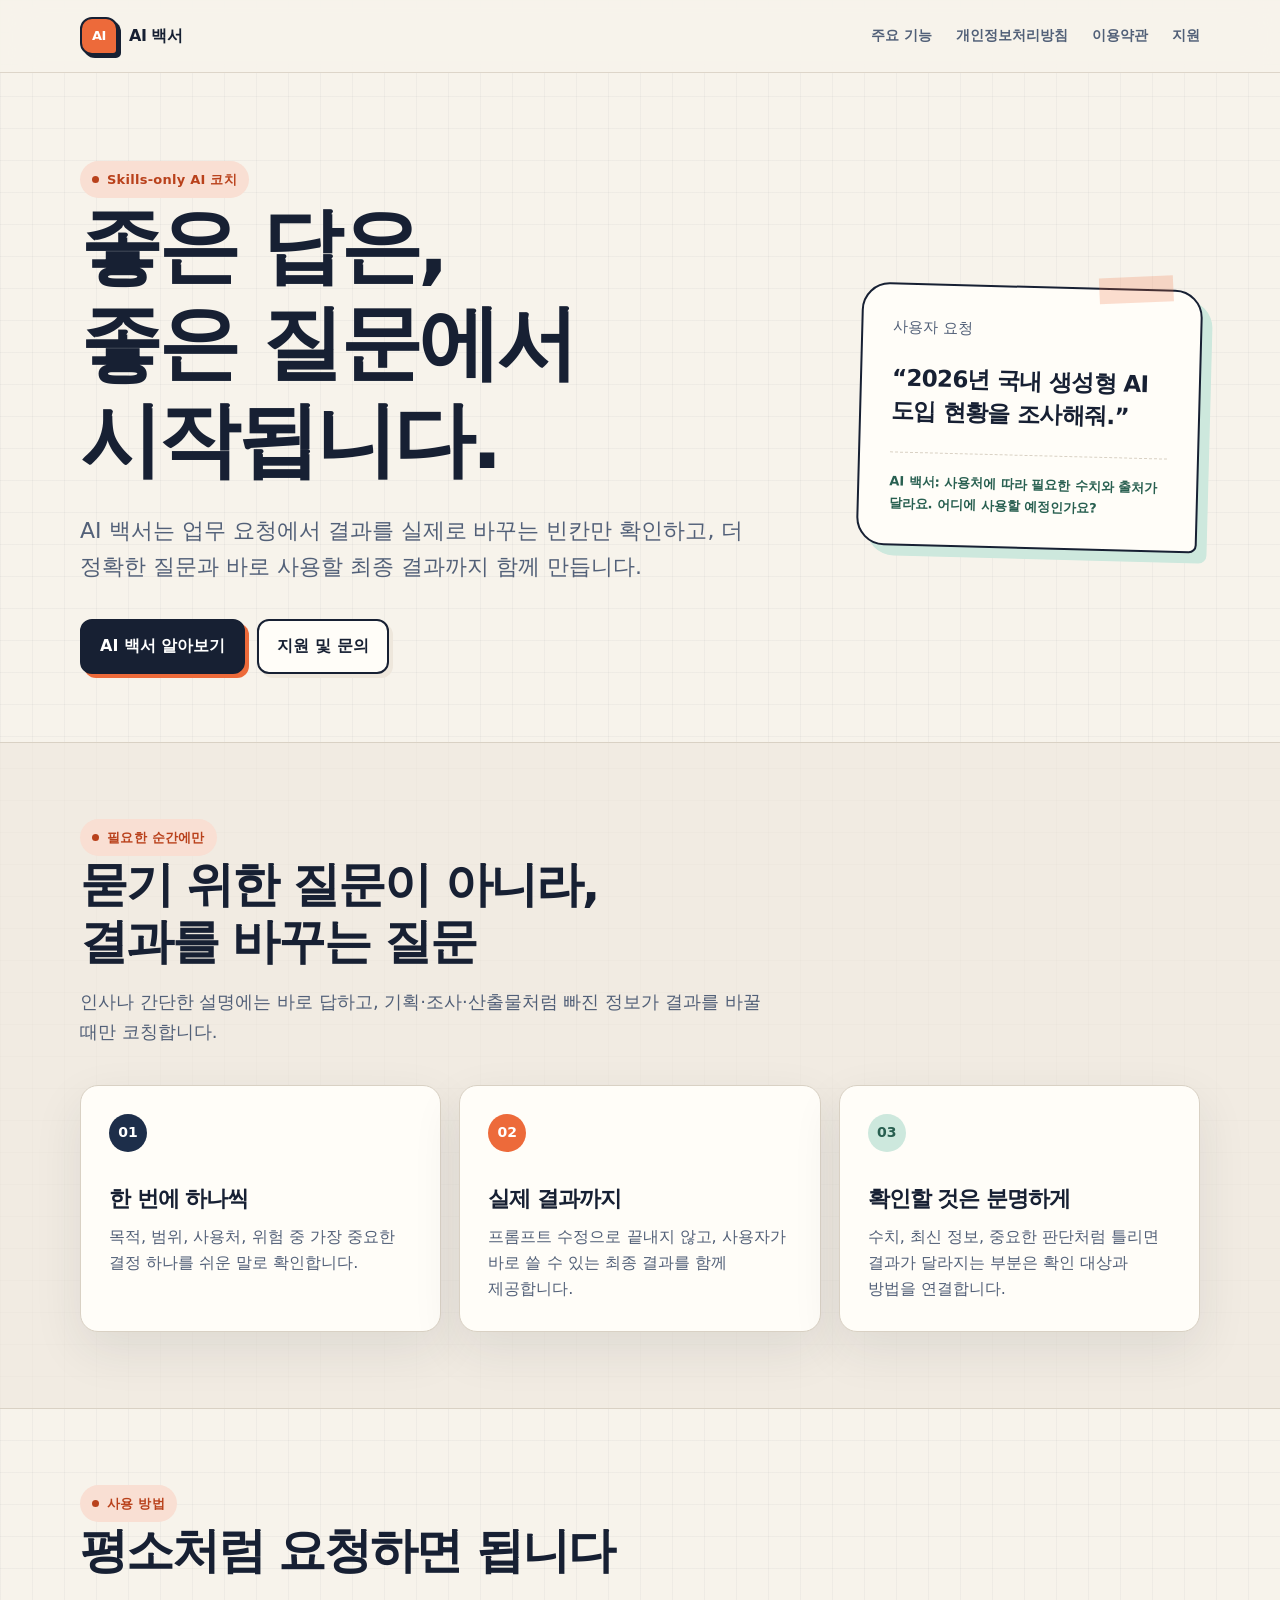
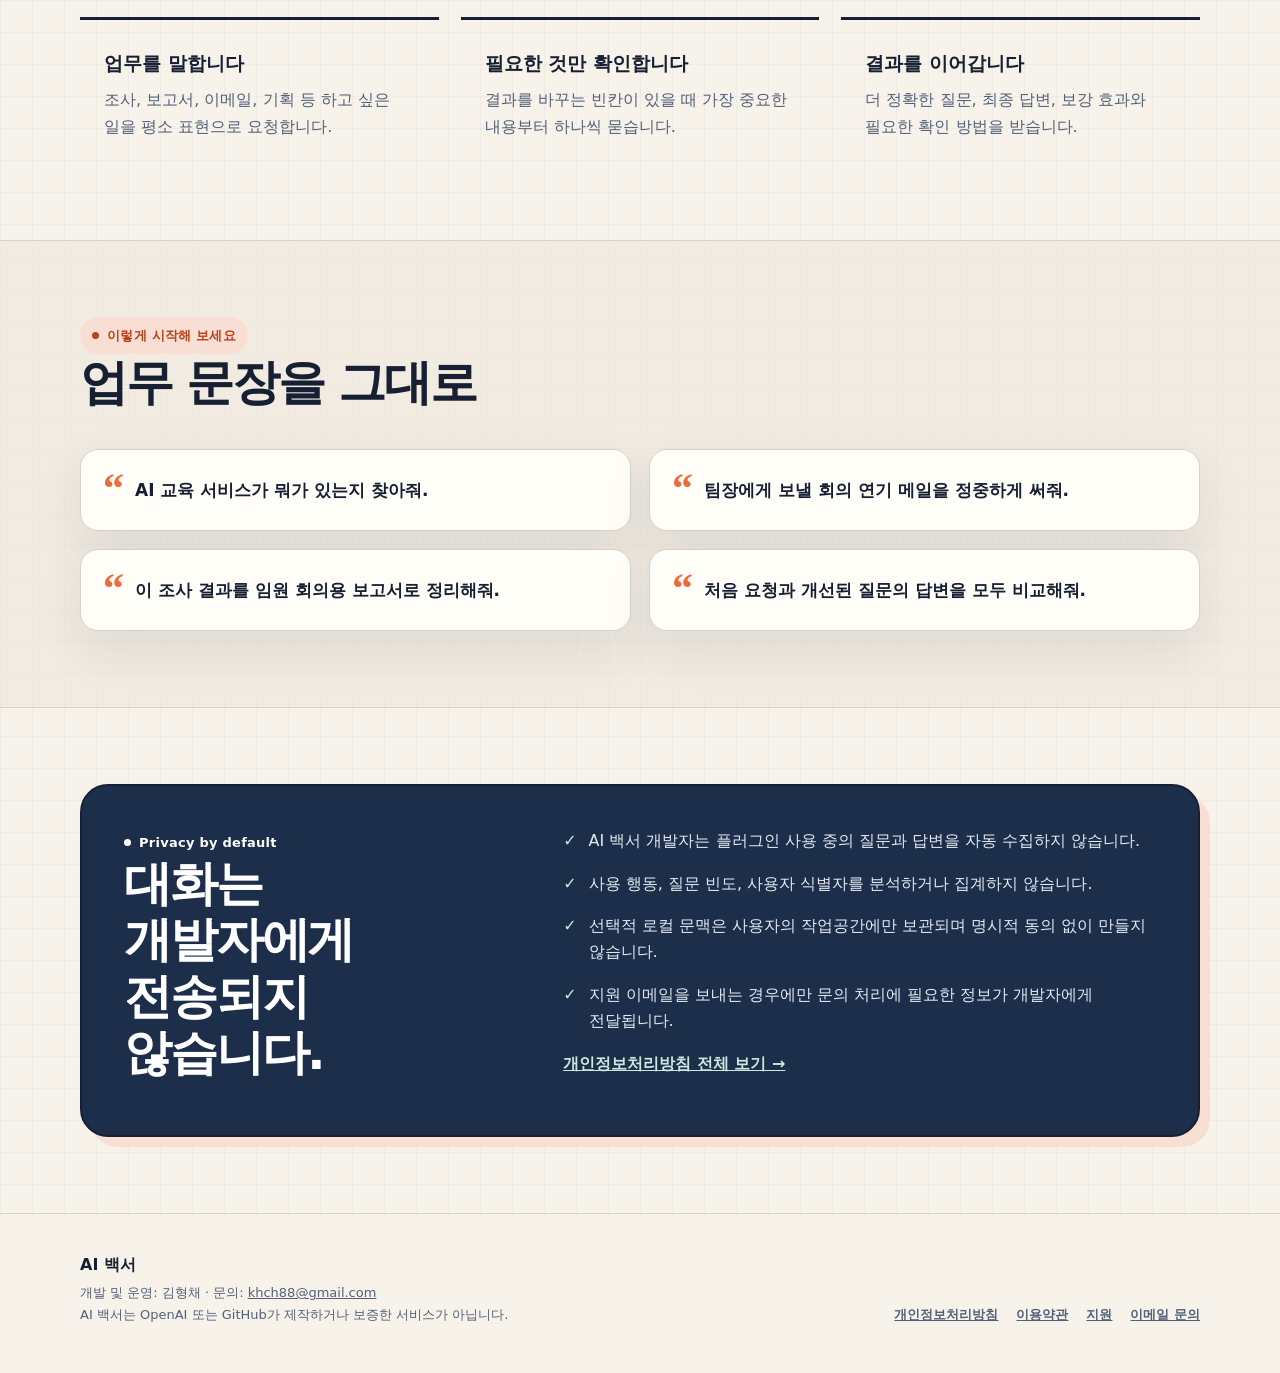
==== index.html @ 5c2a37a9 "Publish AI Baekseo website and policies" ====
<!doctype html>
<html lang="ko">
<head>
  <meta charset="utf-8">
  <meta name="viewport" content="width=device-width, initial-scale=1">
  <meta name="description" content="AI 백서는 필요한 업무 요청에서 빠진 정보를 확인하고, 더 정확한 질문과 실제 최종 결과, 확인 방법까지 함께 만드는 AI 코치입니다.">
  <meta name="theme-color" content="#f7f3eb">
  <meta property="og:type" content="website">
  <meta property="og:locale" content="ko_KR">
  <meta property="og:title" content="AI 백서 — 질문을 다듬고, 결과까지">
  <meta property="og:description" content="결과를 바꾸는 빈칸만 확인하고 더 정확한 질문과 실제 최종 결과를 함께 만듭니다.">
  <meta property="og:image" content="https://kimkimkkkkkim.github.io/ai-baekseo-site/assets/ai-baekseo-logo.png">
  <link rel="canonical" href="https://kimkimkkkkkim.github.io/ai-baekseo-site/">
  <link rel="icon" type="image/png" href="./assets/ai-baekseo-icon.png">
  <link rel="stylesheet" href="./assets/site.css">
  <title>AI 백서 — 질문을 다듬고, 결과까지</title>
</head>
<body>
  <a class="skip-link" href="#main">본문으로 바로가기</a>
  <header class="site-header">
    <nav class="nav-shell" aria-label="주요 메뉴">
      <a class="brand" href="./" aria-current="page">
        <span class="brand-mark" aria-hidden="true">AI</span>
        <span>AI 백서</span>
      </a>
      <ul class="nav-links">
        <li><a href="#features">주요 기능</a></li>
        <li><a href="./privacy/">개인정보처리방침</a></li>
        <li><a href="./terms/">이용약관</a></li>
        <li><a href="./support/">지원</a></li>
      </ul>
    </nav>
  </header>

  <main id="main">
    <section class="hero">
      <div class="shell hero-grid">
        <div>
          <span class="eyebrow">Skills-only AI 코치</span>
          <h1>좋은 답은,<br>좋은 질문에서<br>시작됩니다.</h1>
          <p class="hero-copy">AI 백서는 업무 요청에서 결과를 실제로 바꾸는 빈칸만 확인하고, 더 정확한 질문과 바로 사용할 최종 결과까지 함께 만듭니다.</p>
          <div class="hero-actions">
            <a class="button button-primary" href="#features">AI 백서 알아보기</a>
            <a class="button button-secondary" href="./support/">지원 및 문의</a>
          </div>
        </div>
        <aside class="hero-note" aria-label="AI 백서 사용 예시">
          <p class="question">사용자 요청</p>
          <p class="answer">“2026년 국내 생성형 AI 도입 현황을 조사해줘.”</p>
          <p class="annotation">AI 백서: 사용처에 따라 필요한 수치와 출처가 달라요. 어디에 사용할 예정인가요?</p>
        </aside>
      </div>
    </section>

    <section class="section section-muted" id="features">
      <div class="shell">
        <div class="section-heading">
          <span class="eyebrow">필요한 순간에만</span>
          <h2>묻기 위한 질문이 아니라,<br>결과를 바꾸는 질문</h2>
          <p>인사나 간단한 설명에는 바로 답하고, 기획·조사·산출물처럼 빠진 정보가 결과를 바꿀 때만 코칭합니다.</p>
        </div>
        <div class="feature-grid">
          <article class="feature-card">
            <span class="card-number">01</span>
            <h3>한 번에 하나씩</h3>
            <p>목적, 범위, 사용처, 위험 중 가장 중요한 결정 하나를 쉬운 말로 확인합니다.</p>
          </article>
          <article class="feature-card">
            <span class="card-number">02</span>
            <h3>실제 결과까지</h3>
            <p>프롬프트 수정으로 끝내지 않고, 사용자가 바로 쓸 수 있는 최종 결과를 함께 제공합니다.</p>
          </article>
          <article class="feature-card">
            <span class="card-number">03</span>
            <h3>확인할 것은 분명하게</h3>
            <p>수치, 최신 정보, 중요한 판단처럼 틀리면 결과가 달라지는 부분은 확인 대상과 방법을 연결합니다.</p>
          </article>
        </div>
      </div>
    </section>

    <section class="section">
      <div class="shell">
        <div class="section-heading">
          <span class="eyebrow">사용 방법</span>
          <h2>평소처럼 요청하면 됩니다</h2>
        </div>
        <ol class="step-list">
          <li><strong>업무를 말합니다</strong><span>조사, 보고서, 이메일, 기획 등 하고 싶은 일을 평소 표현으로 요청합니다.</span></li>
          <li><strong>필요한 것만 확인합니다</strong><span>결과를 바꾸는 빈칸이 있을 때 가장 중요한 내용부터 하나씩 묻습니다.</span></li>
          <li><strong>결과를 이어갑니다</strong><span>더 정확한 질문, 최종 답변, 보강 효과와 필요한 확인 방법을 받습니다.</span></li>
        </ol>
      </div>
    </section>

    <section class="section section-muted">
      <div class="shell">
        <div class="section-heading">
          <span class="eyebrow">이렇게 시작해 보세요</span>
          <h2>업무 문장을 그대로</h2>
        </div>
        <div class="prompt-grid">
          <blockquote class="prompt-card">AI 교육 서비스가 뭐가 있는지 찾아줘.</blockquote>
          <blockquote class="prompt-card">팀장에게 보낼 회의 연기 메일을 정중하게 써줘.</blockquote>
          <blockquote class="prompt-card">이 조사 결과를 임원 회의용 보고서로 정리해줘.</blockquote>
          <blockquote class="prompt-card">처음 요청과 개선된 질문의 답변을 모두 비교해줘.</blockquote>
        </div>
      </div>
    </section>

    <section class="section">
      <div class="shell privacy-panel">
        <div>
          <span class="status-chip">Privacy by default</span>
          <h2>대화는<br>개발자에게<br>전송되지 않습니다.</h2>
        </div>
        <div>
          <ul class="privacy-list">
            <li>AI 백서 개발자는 플러그인 사용 중의 질문과 답변을 자동 수집하지 않습니다.</li>
            <li>사용 행동, 질문 빈도, 사용자 식별자를 분석하거나 집계하지 않습니다.</li>
            <li>선택적 로컬 문맥은 사용자의 작업공간에만 보관되며 명시적 동의 없이 만들지 않습니다.</li>
            <li>지원 이메일을 보내는 경우에만 문의 처리에 필요한 정보가 개발자에게 전달됩니다.</li>
          </ul>
          <p><a href="./privacy/">개인정보처리방침 전체 보기 →</a></p>
        </div>
      </div>
    </section>
  </main>

  <footer class="site-footer">
    <div class="shell footer-grid">
      <div>
        <p class="footer-title">AI 백서</p>
        <p class="footer-meta">개발 및 운영: 김형채 · 문의: <a href="mailto:khch88@gmail.com">khch88@gmail.com</a></p>
        <p class="footer-meta">AI 백서는 OpenAI 또는 GitHub가 제작하거나 보증한 서비스가 아닙니다.</p>
      </div>
      <ul class="footer-links">
        <li><a href="./privacy/">개인정보처리방침</a></li>
        <li><a href="./terms/">이용약관</a></li>
        <li><a href="./support/">지원</a></li>
        <li><a href="mailto:khch88@gmail.com">이메일 문의</a></li>
      </ul>
    </div>
  </footer>
</body>
</html>
---- assets/site.css ----
:root {
  --ink: #172033;
  --ink-soft: #526078;
  --paper: #f7f3eb;
  --paper-deep: #eee7dc;
  --card: #fffdf8;
  --line: #d9d1c4;
  --accent: #ed6a3a;
  --accent-dark: #b9411b;
  --accent-soft: #f9dfd3;
  --mint: #cde8dd;
  --mint-dark: #285f50;
  --navy: #1d2e4a;
  --white: #ffffff;
  --shadow: 0 18px 50px rgba(31, 39, 54, 0.09);
  --radius-lg: 28px;
  --radius-md: 18px;
  --radius-sm: 12px;
  --content: 1120px;
}

* {
  box-sizing: border-box;
}

html {
  scroll-behavior: smooth;
}

body {
  margin: 0;
  color: var(--ink);
  background:
    linear-gradient(rgba(23, 32, 51, 0.035) 1px, transparent 1px),
    linear-gradient(90deg, rgba(23, 32, 51, 0.035) 1px, transparent 1px),
    var(--paper);
  background-size: 32px 32px;
  font-family: Pretendard, "Noto Sans KR", "Apple SD Gothic Neo", Inter, system-ui, -apple-system, BlinkMacSystemFont, "Segoe UI", sans-serif;
  line-height: 1.65;
  word-break: keep-all;
}

a {
  color: inherit;
}

a:focus-visible,
button:focus-visible {
  outline: 3px solid var(--accent);
  outline-offset: 3px;
}

.skip-link {
  position: fixed;
  z-index: 100;
  top: 12px;
  left: 12px;
  padding: 10px 14px;
  border-radius: 8px;
  color: var(--white);
  background: var(--navy);
  transform: translateY(-160%);
  transition: transform 160ms ease;
}

.skip-link:focus {
  transform: translateY(0);
}

.site-header {
  position: sticky;
  z-index: 20;
  top: 0;
  border-bottom: 1px solid rgba(217, 209, 196, 0.85);
  background: rgba(247, 243, 235, 0.92);
  backdrop-filter: blur(16px);
}

.nav-shell,
.shell {
  width: min(calc(100% - 40px), var(--content));
  margin: 0 auto;
}

.nav-shell {
  min-height: 72px;
  display: flex;
  align-items: center;
  justify-content: space-between;
  gap: 28px;
}

.brand {
  display: inline-flex;
  align-items: center;
  gap: 11px;
  color: var(--ink);
  font-weight: 800;
  letter-spacing: -0.03em;
  text-decoration: none;
}

.brand-mark {
  width: 38px;
  height: 38px;
  display: grid;
  place-items: center;
  border: 2px solid var(--ink);
  border-radius: 12px 12px 5px 12px;
  color: var(--white);
  background: var(--accent);
  box-shadow: 3px 3px 0 var(--ink);
  font-size: 13px;
  letter-spacing: -0.04em;
}

.nav-links {
  display: flex;
  align-items: center;
  gap: 24px;
  margin: 0;
  padding: 0;
  list-style: none;
  color: var(--ink-soft);
  font-size: 14px;
  font-weight: 700;
}

.nav-links a {
  text-decoration: none;
}

.nav-links a:hover,
.nav-links a[aria-current="page"] {
  color: var(--accent-dark);
}

.hero {
  padding: 88px 0 68px;
}

.hero-grid {
  display: grid;
  grid-template-columns: minmax(0, 1.35fr) minmax(290px, 0.65fr);
  align-items: center;
  gap: 72px;
}

.eyebrow,
.status-chip {
  display: inline-flex;
  align-items: center;
  gap: 8px;
  width: fit-content;
  border-radius: 999px;
  font-size: 13px;
  font-weight: 800;
  letter-spacing: 0.02em;
}

.eyebrow {
  padding: 8px 12px;
  color: var(--accent-dark);
  background: var(--accent-soft);
}

.eyebrow::before,
.status-chip::before {
  width: 7px;
  height: 7px;
  border-radius: 50%;
  background: currentColor;
  content: "";
}

h1,
h2,
h3 {
  margin-top: 0;
  line-height: 1.18;
  letter-spacing: -0.045em;
}

h1 {
  max-width: 780px;
  margin-bottom: 24px;
  font-size: clamp(46px, 7.2vw, 82px);
}

h2 {
  margin-bottom: 18px;
  font-size: clamp(30px, 4.5vw, 48px);
}

h3 {
  margin-bottom: 12px;
  font-size: 22px;
}

.hero-copy {
  max-width: 720px;
  margin: 0 0 34px;
  color: var(--ink-soft);
  font-size: clamp(18px, 2.2vw, 22px);
}

.hero-actions,
.support-actions {
  display: flex;
  flex-wrap: wrap;
  gap: 12px;
}

.button {
  min-height: 48px;
  display: inline-flex;
  align-items: center;
  justify-content: center;
  padding: 12px 18px;
  border: 2px solid var(--ink);
  border-radius: 12px;
  font-weight: 800;
  text-decoration: none;
  transition: transform 150ms ease, box-shadow 150ms ease, background 150ms ease;
}

.button:hover {
  transform: translateY(-2px);
}

.button-primary {
  color: var(--white);
  background: var(--ink);
  box-shadow: 4px 4px 0 var(--accent);
}

.button-secondary {
  background: var(--card);
  box-shadow: 4px 4px 0 var(--paper-deep);
}

.hero-note {
  position: relative;
  padding: 30px;
  border: 2px solid var(--ink);
  border-radius: var(--radius-lg) var(--radius-lg) 8px var(--radius-lg);
  background: var(--card);
  box-shadow: 10px 10px 0 var(--mint);
  transform: rotate(1.5deg);
}

.hero-note::before {
  position: absolute;
  top: -14px;
  right: 28px;
  width: 74px;
  height: 26px;
  background: rgba(237, 106, 58, 0.22);
  content: "";
  transform: rotate(-4deg);
}

.hero-note .question {
  margin: 0 0 22px;
  color: var(--ink-soft);
  font-size: 15px;
}

.hero-note .answer {
  margin: 0;
  font-size: 23px;
  font-weight: 800;
  line-height: 1.45;
  letter-spacing: -0.03em;
}

.hero-note .annotation {
  margin: 24px 0 0;
  padding-top: 18px;
  border-top: 1px dashed var(--line);
  color: var(--mint-dark);
  font-size: 13px;
  font-weight: 800;
}

.section {
  padding: 76px 0;
}

.section-muted {
  border-top: 1px solid var(--line);
  border-bottom: 1px solid var(--line);
  background: rgba(238, 231, 220, 0.6);
}

.section-heading {
  max-width: 720px;
  margin-bottom: 38px;
}

.section-heading p,
.lead {
  margin: 0;
  color: var(--ink-soft);
  font-size: 18px;
}

.feature-grid {
  display: grid;
  grid-template-columns: repeat(3, minmax(0, 1fr));
  gap: 18px;
}

.feature-card,
.info-card,
.prompt-card {
  border: 1px solid var(--line);
  border-radius: var(--radius-md);
  background: var(--card);
  box-shadow: var(--shadow);
}

.feature-card {
  padding: 28px;
}

.card-number {
  width: 38px;
  height: 38px;
  display: grid;
  place-items: center;
  margin-bottom: 34px;
  border-radius: 50%;
  color: var(--white);
  background: var(--navy);
  font-size: 14px;
  font-weight: 900;
}

.feature-card:nth-child(2) .card-number {
  background: var(--accent);
}

.feature-card:nth-child(3) .card-number {
  color: var(--mint-dark);
  background: var(--mint);
}

.feature-card p,
.info-card p {
  margin: 0;
  color: var(--ink-soft);
}

.step-list {
  display: grid;
  grid-template-columns: repeat(3, minmax(0, 1fr));
  gap: 22px;
  margin: 0;
  padding: 0;
  list-style: none;
}

.step-list li {
  position: relative;
  padding: 28px 24px 24px;
  border-top: 3px solid var(--ink);
}

.step-list strong {
  display: block;
  margin-bottom: 8px;
  font-size: 19px;
}

.step-list span {
  color: var(--ink-soft);
}

.prompt-grid {
  display: grid;
  grid-template-columns: repeat(2, minmax(0, 1fr));
  gap: 18px;
}

.prompt-card {
  position: relative;
  margin: 0;
  padding: 26px 28px 26px 54px;
  font-size: 17px;
  font-weight: 700;
}

.prompt-card::before {
  position: absolute;
  top: 17px;
  left: 22px;
  color: var(--accent);
  content: "“";
  font-family: Georgia, serif;
  font-size: 42px;
  line-height: 1;
}

.privacy-panel {
  display: grid;
  grid-template-columns: 0.8fr 1.2fr;
  gap: 44px;
  padding: 42px;
  border: 2px solid var(--ink);
  border-radius: var(--radius-lg);
  background: var(--navy);
  color: var(--white);
  box-shadow: 10px 10px 0 var(--accent-soft);
}

.privacy-panel h2 {
  margin: 0;
}

.privacy-list {
  display: grid;
  gap: 16px;
  margin: 0;
  padding: 0;
  list-style: none;
}

.privacy-list li {
  display: flex;
  gap: 12px;
  color: #e3e9f2;
}

.privacy-list li::before {
  color: var(--mint);
  content: "✓";
  font-weight: 900;
}

.privacy-panel a {
  color: var(--mint);
  font-weight: 800;
}

.site-footer {
  padding: 38px 0 48px;
  border-top: 1px solid var(--line);
  background: var(--paper);
}

.footer-grid {
  display: grid;
  grid-template-columns: 1fr auto;
  gap: 28px;
  align-items: end;
}

.footer-title {
  margin: 0 0 4px;
  font-weight: 900;
}

.footer-meta {
  margin: 0;
  color: var(--ink-soft);
  font-size: 13px;
}

.footer-links {
  display: flex;
  flex-wrap: wrap;
  justify-content: flex-end;
  gap: 10px 18px;
  margin: 0;
  padding: 0;
  list-style: none;
  color: var(--ink-soft);
  font-size: 13px;
  font-weight: 700;
}

.legal-hero {
  padding: 72px 0 44px;
}

.legal-hero h1 {
  max-width: none;
  margin: 16px 0 20px;
  font-size: clamp(42px, 7vw, 68px);
}

.legal-meta {
  display: flex;
  flex-wrap: wrap;
  gap: 8px 20px;
  color: var(--ink-soft);
  font-size: 14px;
}

.legal-layout {
  display: grid;
  grid-template-columns: minmax(190px, 0.28fr) minmax(0, 0.72fr);
  align-items: start;
  gap: 48px;
  padding-bottom: 88px;
}

.toc {
  position: sticky;
  top: 100px;
  padding: 22px;
  border: 1px solid var(--line);
  border-radius: var(--radius-sm);
  background: rgba(255, 253, 248, 0.9);
}

.toc strong {
  display: block;
  margin-bottom: 12px;
  font-size: 14px;
}

.toc ol {
  display: grid;
  gap: 8px;
  margin: 0;
  padding-left: 20px;
  color: var(--ink-soft);
  font-size: 13px;
}

.toc a {
  text-decoration: none;
}

.legal-content {
  padding: 4px 0;
}

.legal-section {
  padding: 32px 0;
  border-bottom: 1px solid var(--line);
  scroll-margin-top: 96px;
}

.legal-section:first-child {
  padding-top: 0;
}

.legal-section h2 {
  margin-bottom: 16px;
  font-size: 28px;
}

.legal-section h3 {
  margin-top: 24px;
  font-size: 18px;
  letter-spacing: -0.025em;
}

.legal-section p:last-child,
.legal-section ul:last-child {
  margin-bottom: 0;
}

.legal-section p,
.legal-section li {
  color: var(--ink-soft);
}

.legal-section li + li {
  margin-top: 8px;
}

.summary-grid {
  display: grid;
  grid-template-columns: repeat(3, minmax(0, 1fr));
  gap: 12px;
  margin: 6px 0 14px;
}

.summary-card {
  padding: 20px;
  border: 1px solid var(--line);
  border-radius: var(--radius-sm);
  background: var(--card);
}

.summary-card strong {
  display: block;
  margin-bottom: 4px;
  color: var(--ink);
}

.summary-card span {
  color: var(--ink-soft);
  font-size: 14px;
}

.notice {
  padding: 20px 22px;
  border-left: 4px solid var(--accent);
  border-radius: 0 var(--radius-sm) var(--radius-sm) 0;
  background: var(--accent-soft);
}

.notice p {
  margin: 0;
  color: var(--ink);
}

.data-table {
  width: 100%;
  margin: 18px 0;
  border-collapse: collapse;
  border: 1px solid var(--line);
  border-radius: var(--radius-sm);
  background: var(--card);
  overflow: hidden;
}

.data-table th,
.data-table td {
  padding: 14px 16px;
  border-bottom: 1px solid var(--line);
  text-align: left;
  vertical-align: top;
}

.data-table th {
  width: 24%;
  color: var(--ink);
  background: var(--paper-deep);
  font-size: 14px;
}

.data-table td {
  color: var(--ink-soft);
  font-size: 14px;
}

.support-hero-card {
  display: grid;
  grid-template-columns: 1fr auto;
  align-items: center;
  gap: 32px;
  padding: 36px;
  border: 2px solid var(--ink);
  border-radius: var(--radius-lg);
  background: var(--card);
  box-shadow: 9px 9px 0 var(--mint);
}

.support-hero-card h2 {
  margin-bottom: 10px;
  font-size: 30px;
}

.support-hero-card p {
  margin: 0;
  color: var(--ink-soft);
}

.support-grid {
  display: grid;
  grid-template-columns: repeat(2, minmax(0, 1fr));
  gap: 18px;
  margin-top: 34px;
}

.support-main {
  padding-bottom: 88px;
}

.info-card {
  padding: 28px;
}

.clean-list {
  margin: 0;
  padding-left: 20px;
  color: var(--ink-soft);
}

.clean-list li + li {
  margin-top: 8px;
}

@media (max-width: 860px) {
  .hero-grid,
  .privacy-panel,
  .legal-layout {
    grid-template-columns: 1fr;
  }

  .feature-grid,
  .step-list,
  .summary-grid {
    grid-template-columns: 1fr;
  }

  .hero-grid {
    gap: 52px;
  }

  .hero-note {
    max-width: 520px;
  }

  .toc {
    position: static;
  }

  .footer-grid {
    grid-template-columns: 1fr;
  }

  .footer-links {
    justify-content: flex-start;
  }
}

@media (max-width: 680px) {
  .nav-shell,
  .shell {
    width: min(calc(100% - 28px), var(--content));
  }

  .nav-shell {
    min-height: auto;
    align-items: flex-start;
    flex-direction: column;
    gap: 13px;
    padding: 14px 0;
  }

  .nav-links {
    width: 100%;
    gap: 16px;
    overflow-x: auto;
    padding-bottom: 2px;
    white-space: nowrap;
  }

  .hero,
  .legal-hero {
    padding-top: 56px;
  }

  .hero {
    padding-bottom: 54px;
  }

  h1 {
    font-size: clamp(42px, 14vw, 58px);
  }

  .section {
    padding: 58px 0;
  }

  .prompt-grid,
  .support-grid {
    grid-template-columns: 1fr;
  }

  .privacy-panel,
  .support-hero-card {
    padding: 28px 22px;
  }

  .support-hero-card {
    grid-template-columns: 1fr;
  }

  .data-table,
  .data-table tbody,
  .data-table tr,
  .data-table th,
  .data-table td {
    display: block;
    width: 100%;
  }

  .data-table tr:not(:last-child) {
    border-bottom: 1px solid var(--line);
  }

  .data-table th,
  .data-table td {
    border-bottom: 0;
  }
}

@media (prefers-reduced-motion: reduce) {
  html {
    scroll-behavior: auto;
  }

  *,
  *::before,
  *::after {
    transition-duration: 0.01ms !important;
  }
}
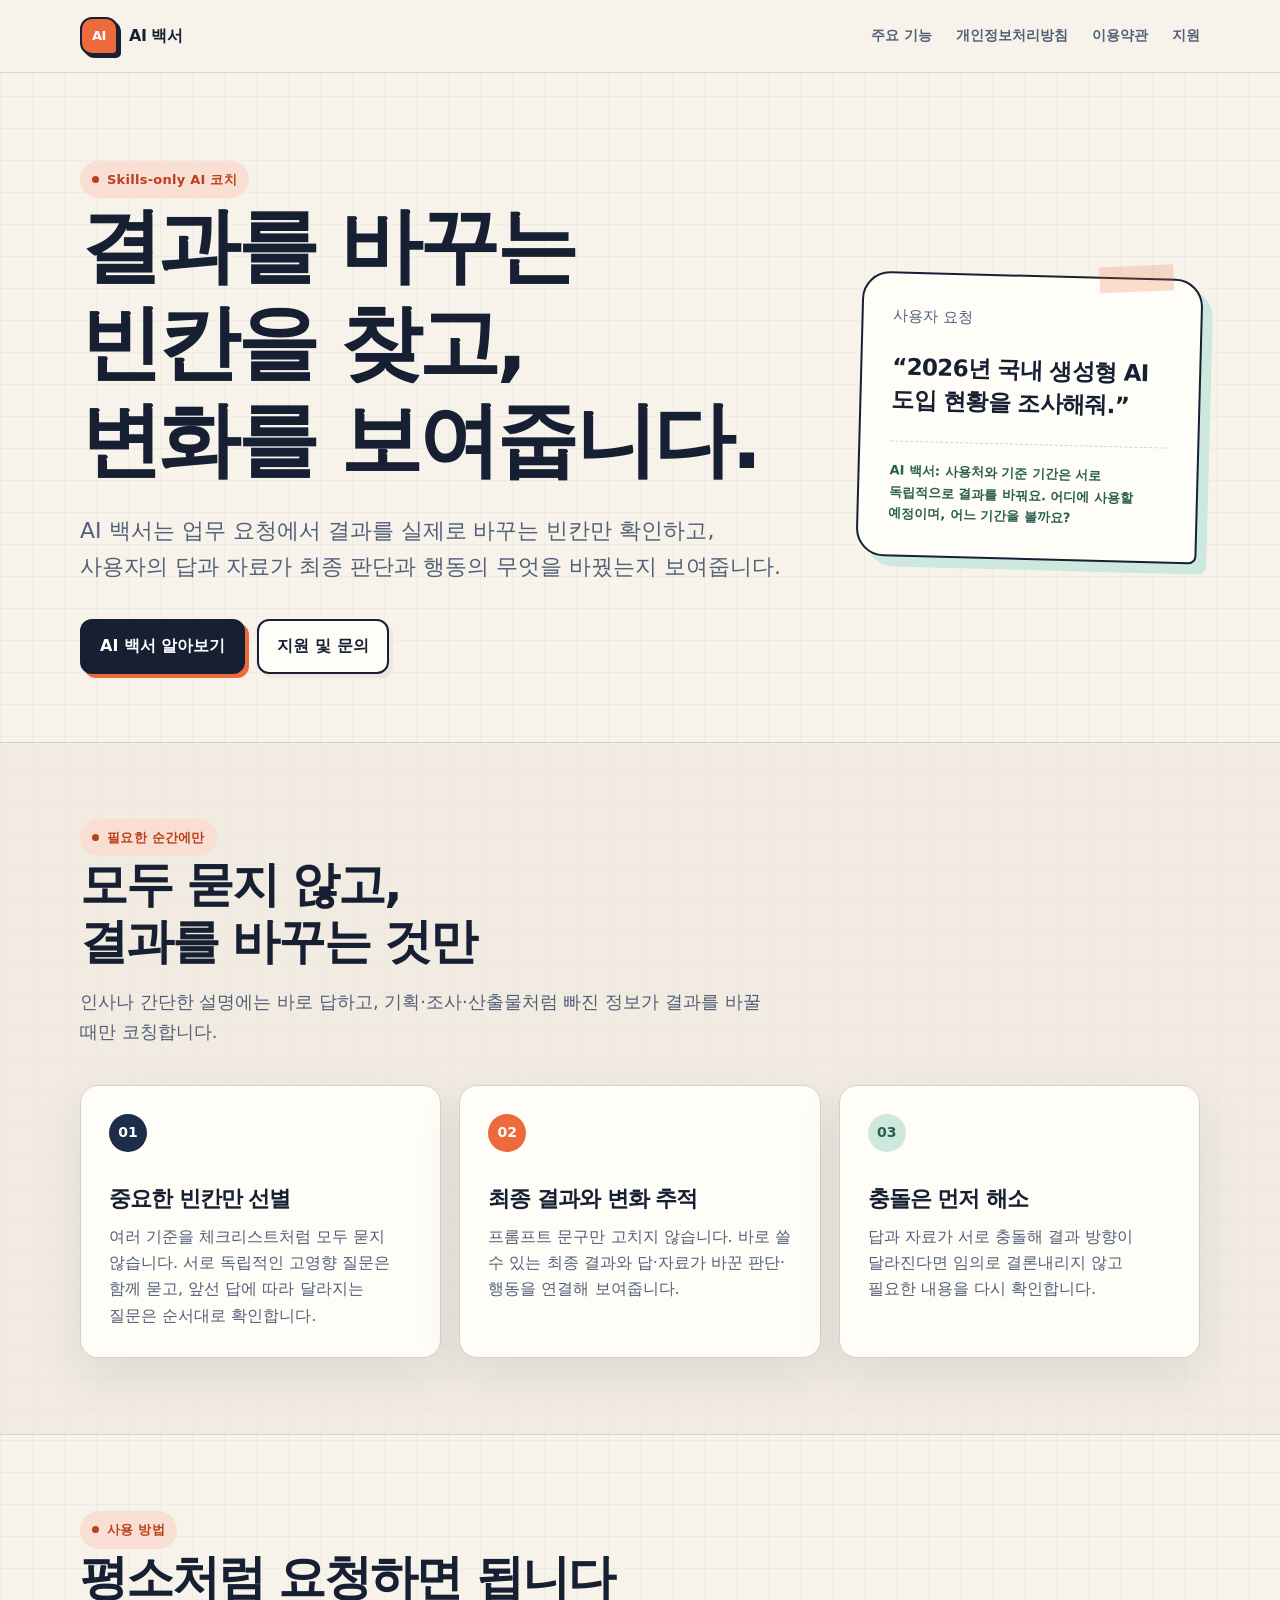
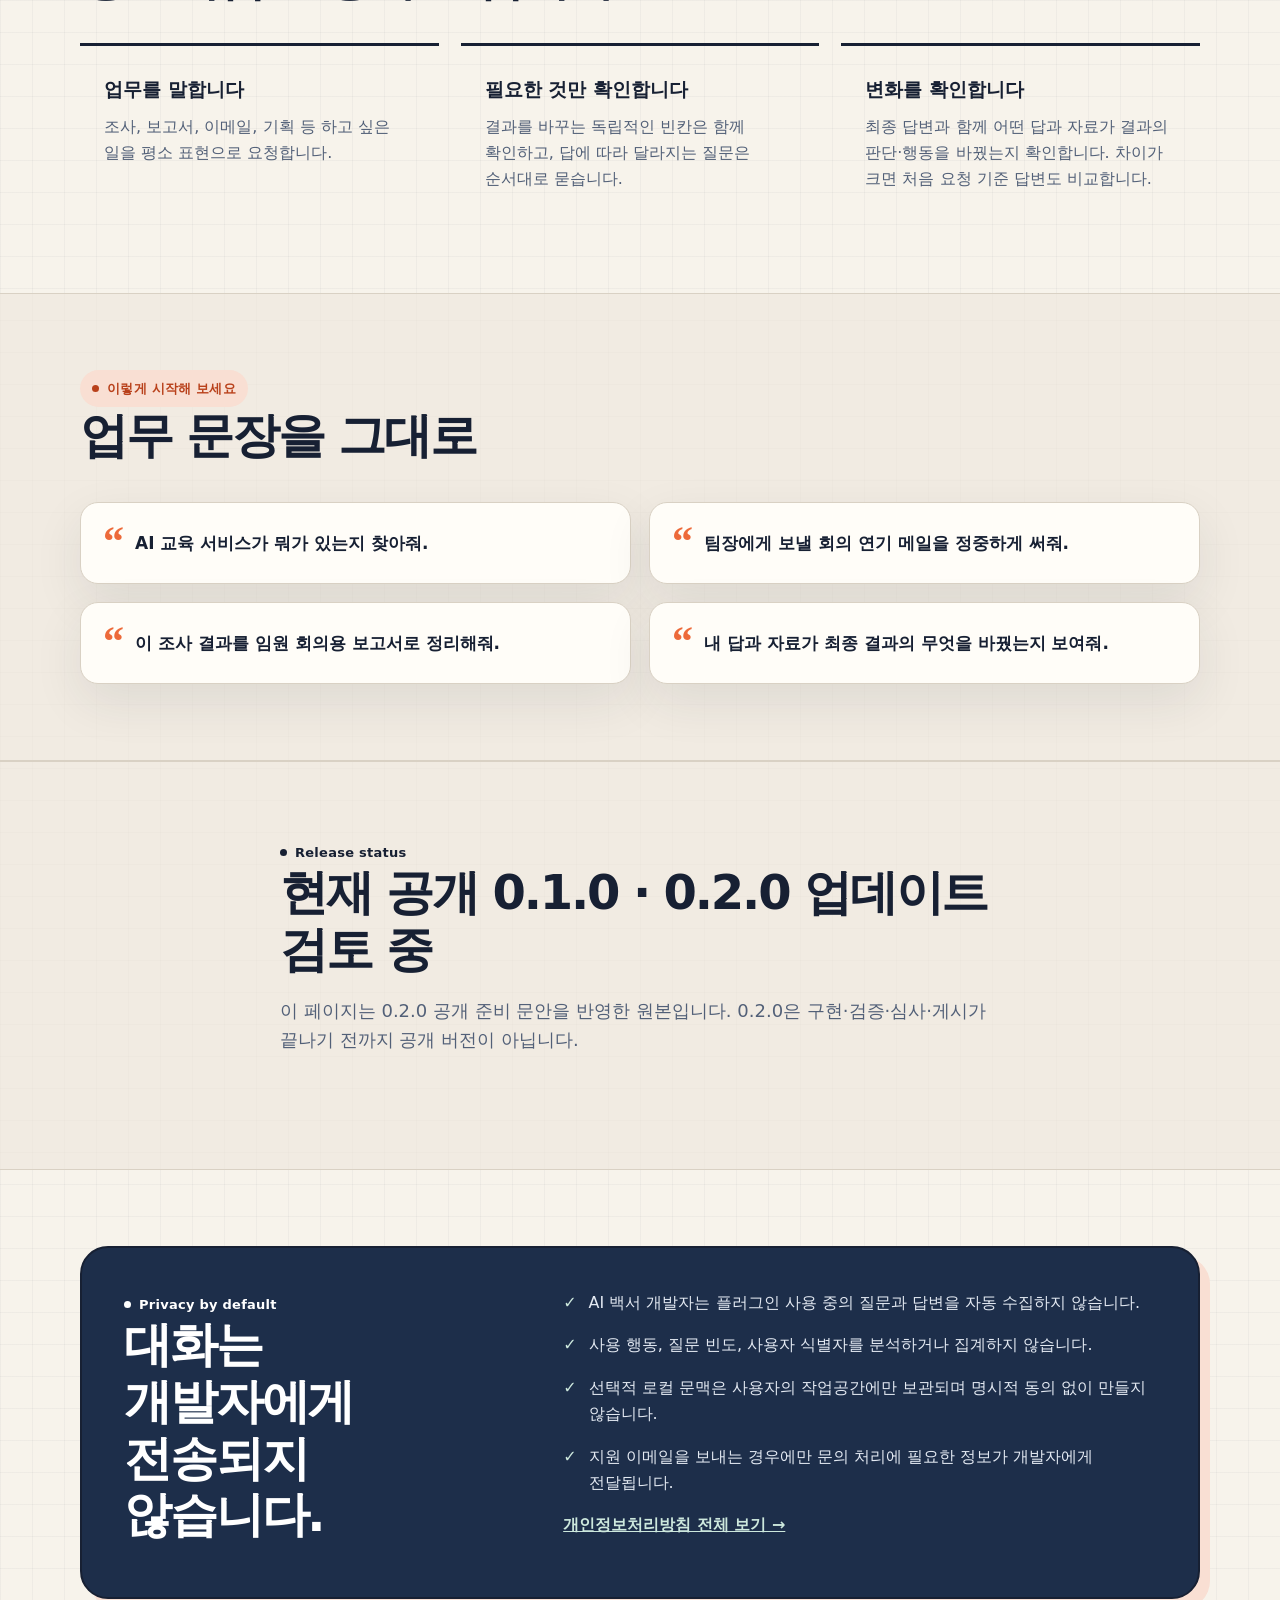
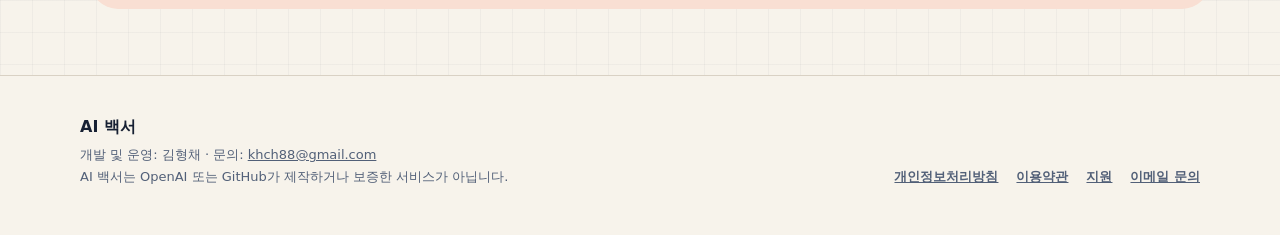
==== commit b7d5e9da: "docs: publish AI baekseo 0.2 review copy" ====
--- a/index.html
+++ b/index.html
@@ -3,17 +3,17 @@
 <head>
   <meta charset="utf-8">
   <meta name="viewport" content="width=device-width, initial-scale=1">
-  <meta name="description" content="AI 백서는 필요한 업무 요청에서 빠진 정보를 확인하고, 더 정확한 질문과 실제 최종 결과, 확인 방법까지 함께 만드는 AI 코치입니다.">
+  <meta name="description" content="AI 백서는 업무 요청에서 결과를 바꾸는 빈칸을 확인하고, 답과 자료가 최종 판단과 행동을 어떻게 바꿨는지 보여주는 AI 코치입니다.">
   <meta name="theme-color" content="#f7f3eb">
   <meta property="og:type" content="website">
   <meta property="og:locale" content="ko_KR">
-  <meta property="og:title" content="AI 백서 — 질문을 다듬고, 결과까지">
-  <meta property="og:description" content="결과를 바꾸는 빈칸만 확인하고 더 정확한 질문과 실제 최종 결과를 함께 만듭니다.">
+  <meta property="og:title" content="AI 백서 — 결과를 바꾸는 빈칸과 변화 추적">
+  <meta property="og:description" content="결과를 바꾸는 빈칸만 확인하고 답과 자료가 최종 판단과 행동에 준 영향을 보여줍니다.">
   <meta property="og:image" content="https://kimkimkkkkkim.github.io/ai-baekseo-site/assets/ai-baekseo-logo.png">
   <link rel="canonical" href="https://kimkimkkkkkim.github.io/ai-baekseo-site/">
   <link rel="icon" type="image/png" href="./assets/ai-baekseo-icon.png">
   <link rel="stylesheet" href="./assets/site.css">
-  <title>AI 백서 — 질문을 다듬고, 결과까지</title>
+  <title>AI 백서 — 결과를 바꾸는 빈칸과 변화 추적</title>
 </head>
 <body>
   <a class="skip-link" href="#main">본문으로 바로가기</a>
@@ -37,8 +37,8 @@
       <div class="shell hero-grid">
         <div>
           <span class="eyebrow">Skills-only AI 코치</span>
-          <h1>좋은 답은,<br>좋은 질문에서<br>시작됩니다.</h1>
-          <p class="hero-copy">AI 백서는 업무 요청에서 결과를 실제로 바꾸는 빈칸만 확인하고, 더 정확한 질문과 바로 사용할 최종 결과까지 함께 만듭니다.</p>
+          <h1>결과를 바꾸는<br>빈칸을 찾고,<br>변화를 보여줍니다.</h1>
+          <p class="hero-copy">AI 백서는 업무 요청에서 결과를 실제로 바꾸는 빈칸만 확인하고, 사용자의 답과 자료가 최종 판단과 행동의 무엇을 바꿨는지 보여줍니다.</p>
           <div class="hero-actions">
             <a class="button button-primary" href="#features">AI 백서 알아보기</a>
             <a class="button button-secondary" href="./support/">지원 및 문의</a>
@@ -47,7 +47,7 @@
         <aside class="hero-note" aria-label="AI 백서 사용 예시">
           <p class="question">사용자 요청</p>
           <p class="answer">“2026년 국내 생성형 AI 도입 현황을 조사해줘.”</p>
-          <p class="annotation">AI 백서: 사용처에 따라 필요한 수치와 출처가 달라요. 어디에 사용할 예정인가요?</p>
+          <p class="annotation">AI 백서: 사용처와 기준 기간은 서로 독립적으로 결과를 바꿔요. 어디에 사용할 예정이며, 어느 기간을 볼까요?</p>
         </aside>
       </div>
     </section>
@@ -56,24 +56,24 @@
       <div class="shell">
         <div class="section-heading">
           <span class="eyebrow">필요한 순간에만</span>
-          <h2>묻기 위한 질문이 아니라,<br>결과를 바꾸는 질문</h2>
+          <h2>모두 묻지 않고,<br>결과를 바꾸는 것만</h2>
           <p>인사나 간단한 설명에는 바로 답하고, 기획·조사·산출물처럼 빠진 정보가 결과를 바꿀 때만 코칭합니다.</p>
         </div>
         <div class="feature-grid">
           <article class="feature-card">
             <span class="card-number">01</span>
-            <h3>한 번에 하나씩</h3>
-            <p>목적, 범위, 사용처, 위험 중 가장 중요한 결정 하나를 쉬운 말로 확인합니다.</p>
+            <h3>중요한 빈칸만 선별</h3>
+            <p>여러 기준을 체크리스트처럼 모두 묻지 않습니다. 서로 독립적인 고영향 질문은 함께 묻고, 앞선 답에 따라 달라지는 질문은 순서대로 확인합니다.</p>
           </article>
           <article class="feature-card">
             <span class="card-number">02</span>
-            <h3>실제 결과까지</h3>
-            <p>프롬프트 수정으로 끝내지 않고, 사용자가 바로 쓸 수 있는 최종 결과를 함께 제공합니다.</p>
+            <h3>최종 결과와 변화 추적</h3>
+            <p>프롬프트 문구만 고치지 않습니다. 바로 쓸 수 있는 최종 결과와 답·자료가 바꾼 판단·행동을 연결해 보여줍니다.</p>
           </article>
           <article class="feature-card">
             <span class="card-number">03</span>
-            <h3>확인할 것은 분명하게</h3>
-            <p>수치, 최신 정보, 중요한 판단처럼 틀리면 결과가 달라지는 부분은 확인 대상과 방법을 연결합니다.</p>
+            <h3>충돌은 먼저 해소</h3>
+            <p>답과 자료가 서로 충돌해 결과 방향이 달라진다면 임의로 결론내리지 않고 필요한 내용을 다시 확인합니다.</p>
           </article>
         </div>
       </div>
@@ -87,8 +87,8 @@
         </div>
         <ol class="step-list">
           <li><strong>업무를 말합니다</strong><span>조사, 보고서, 이메일, 기획 등 하고 싶은 일을 평소 표현으로 요청합니다.</span></li>
-          <li><strong>필요한 것만 확인합니다</strong><span>결과를 바꾸는 빈칸이 있을 때 가장 중요한 내용부터 하나씩 묻습니다.</span></li>
-          <li><strong>결과를 이어갑니다</strong><span>더 정확한 질문, 최종 답변, 보강 효과와 필요한 확인 방법을 받습니다.</span></li>
+          <li><strong>필요한 것만 확인합니다</strong><span>결과를 바꾸는 독립적인 빈칸은 함께 확인하고, 답에 따라 달라지는 질문은 순서대로 묻습니다.</span></li>
+          <li><strong>변화를 확인합니다</strong><span>최종 답변과 함께 어떤 답과 자료가 결과의 판단·행동을 바꿨는지 확인합니다. 차이가 크면 처음 요청 기준 답변도 비교합니다.</span></li>
         </ol>
       </div>
     </section>
@@ -103,8 +103,16 @@
           <blockquote class="prompt-card">AI 교육 서비스가 뭐가 있는지 찾아줘.</blockquote>
           <blockquote class="prompt-card">팀장에게 보낼 회의 연기 메일을 정중하게 써줘.</blockquote>
           <blockquote class="prompt-card">이 조사 결과를 임원 회의용 보고서로 정리해줘.</blockquote>
-          <blockquote class="prompt-card">처음 요청과 개선된 질문의 답변을 모두 비교해줘.</blockquote>
+          <blockquote class="prompt-card">내 답과 자료가 최종 결과의 무엇을 바꿨는지 보여줘.</blockquote>
         </div>
+      </div>
+    </section>
+
+    <section class="section section-muted" aria-labelledby="release-status-title">
+      <div class="shell section-heading">
+        <span class="status-chip">Release status</span>
+        <h2 id="release-status-title">현재 공개 0.1.0 · 0.2.0 업데이트 검토 중</h2>
+        <p>이 페이지는 0.2.0 공개 준비 문안을 반영한 원본입니다. 0.2.0은 구현·검증·심사·게시가 끝나기 전까지 공개 버전이 아닙니다.</p>
       </div>
     </section>
 
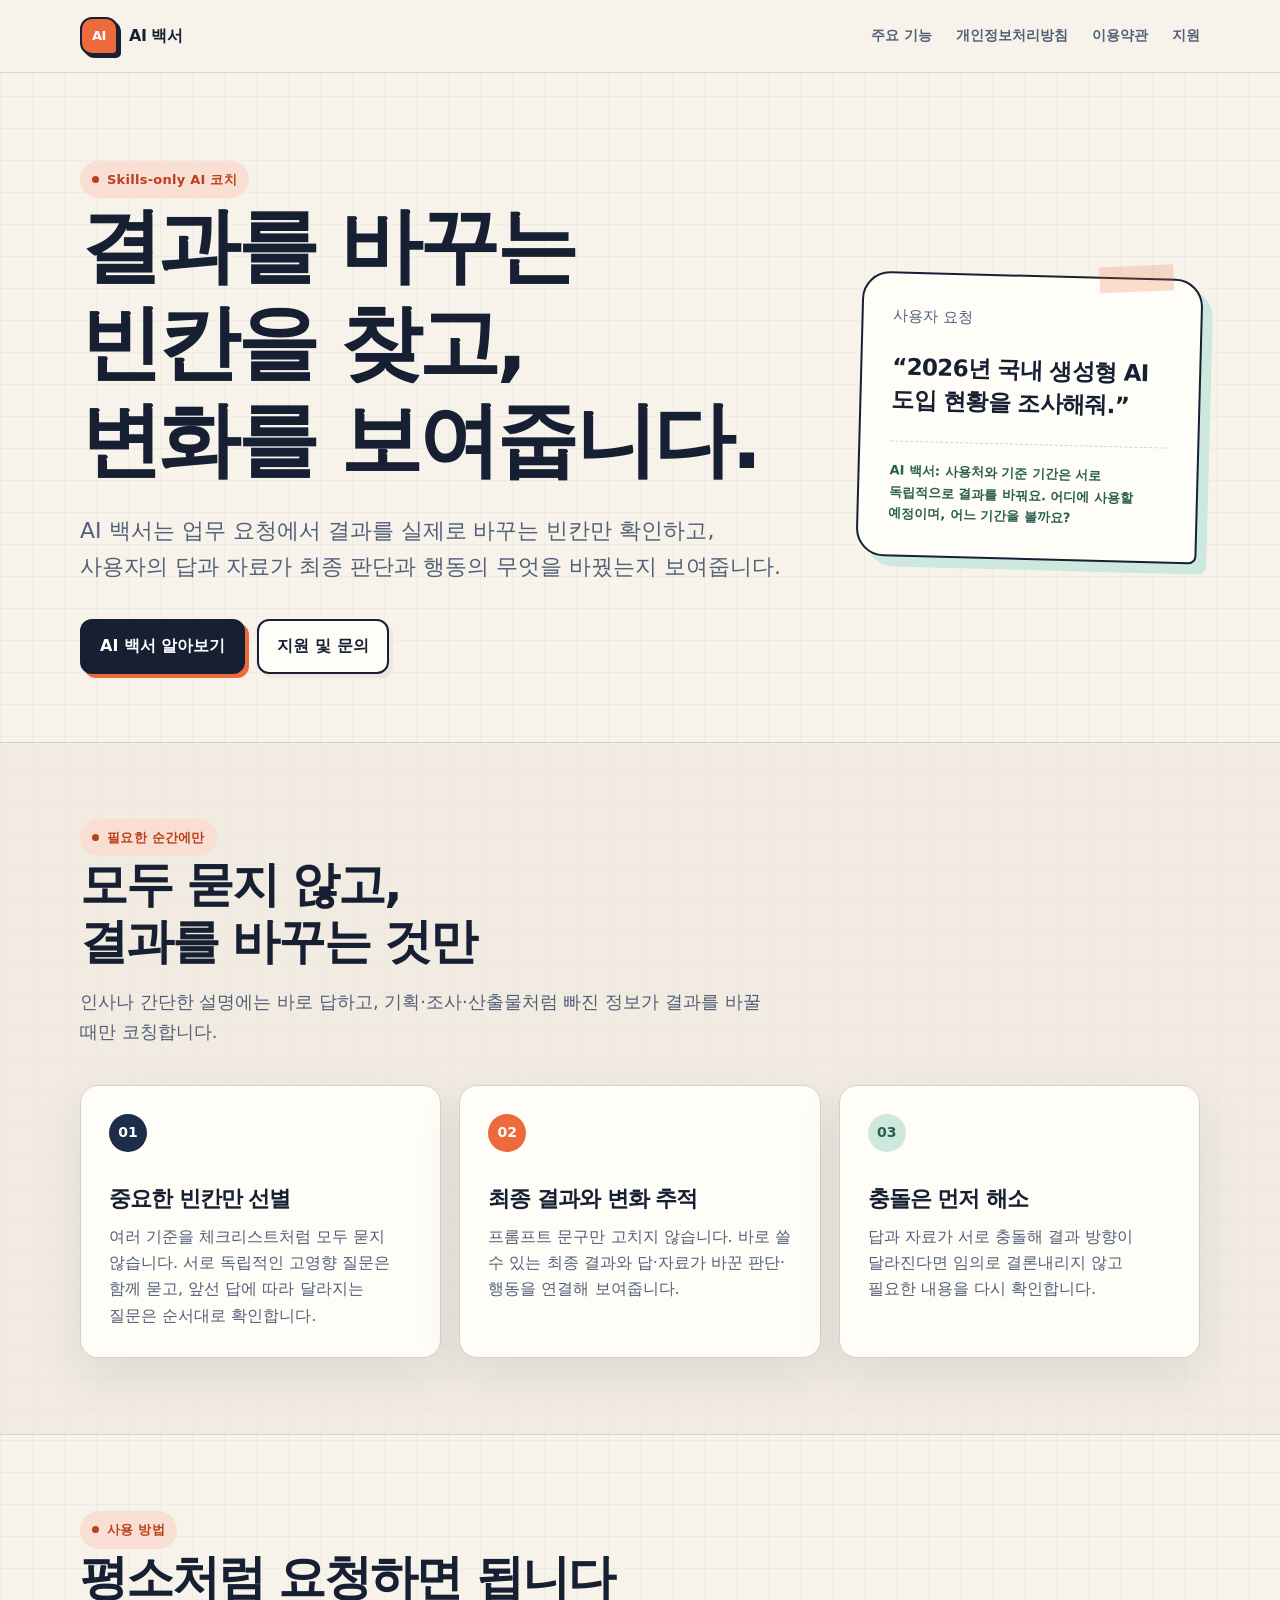
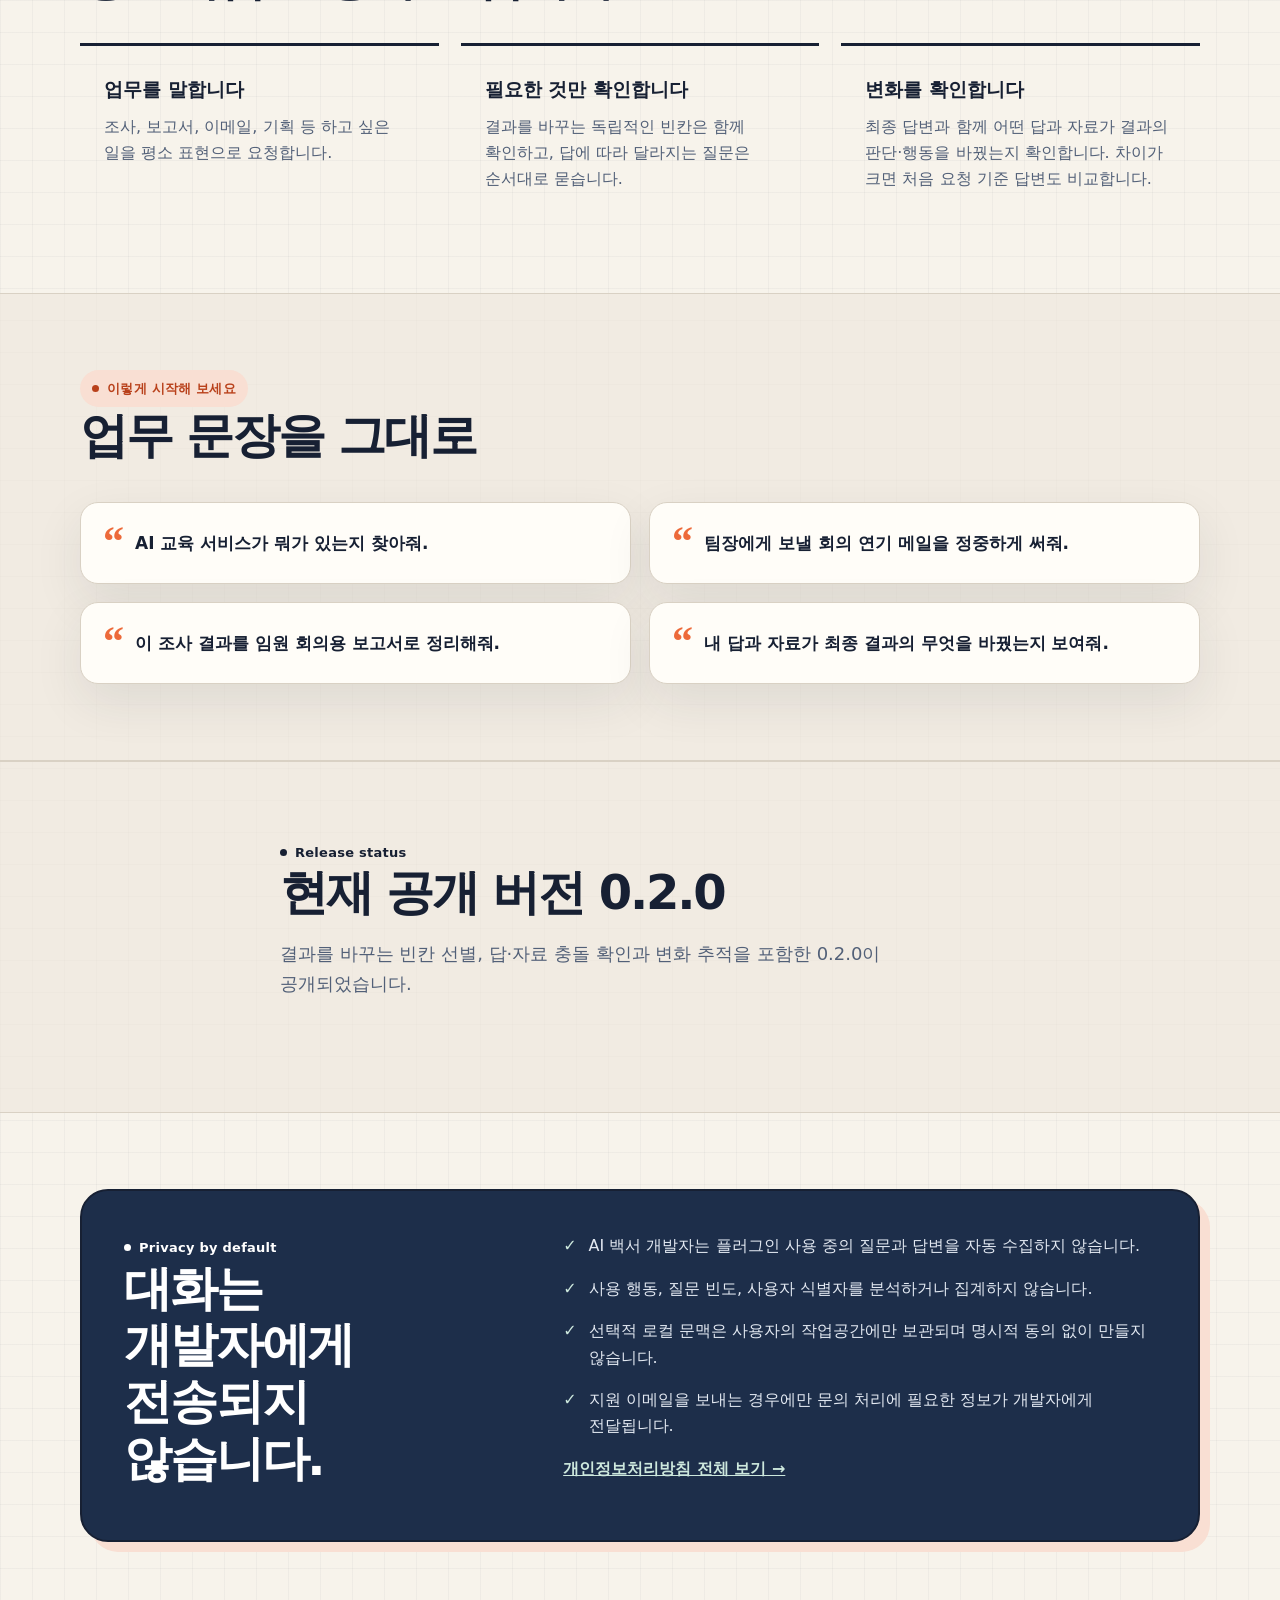
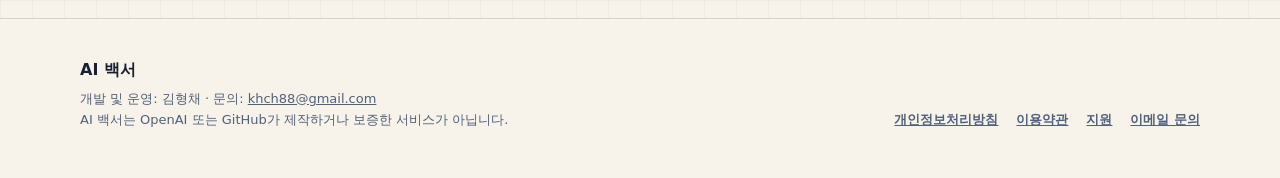
==== commit d3decad1: "docs: mark AI baekseo 0.2 as published" ====
--- a/index.html
+++ b/index.html
@@ -111,8 +111,8 @@
     <section class="section section-muted" aria-labelledby="release-status-title">
       <div class="shell section-heading">
         <span class="status-chip">Release status</span>
-        <h2 id="release-status-title">현재 공개 0.1.0 · 0.2.0 업데이트 검토 중</h2>
-        <p>이 페이지는 0.2.0 공개 준비 문안을 반영한 원본입니다. 0.2.0은 구현·검증·심사·게시가 끝나기 전까지 공개 버전이 아닙니다.</p>
+        <h2 id="release-status-title">현재 공개 버전 0.2.0</h2>
+        <p>결과를 바꾸는 빈칸 선별, 답·자료 충돌 확인과 변화 추적을 포함한 0.2.0이 공개되었습니다.</p>
       </div>
     </section>
 
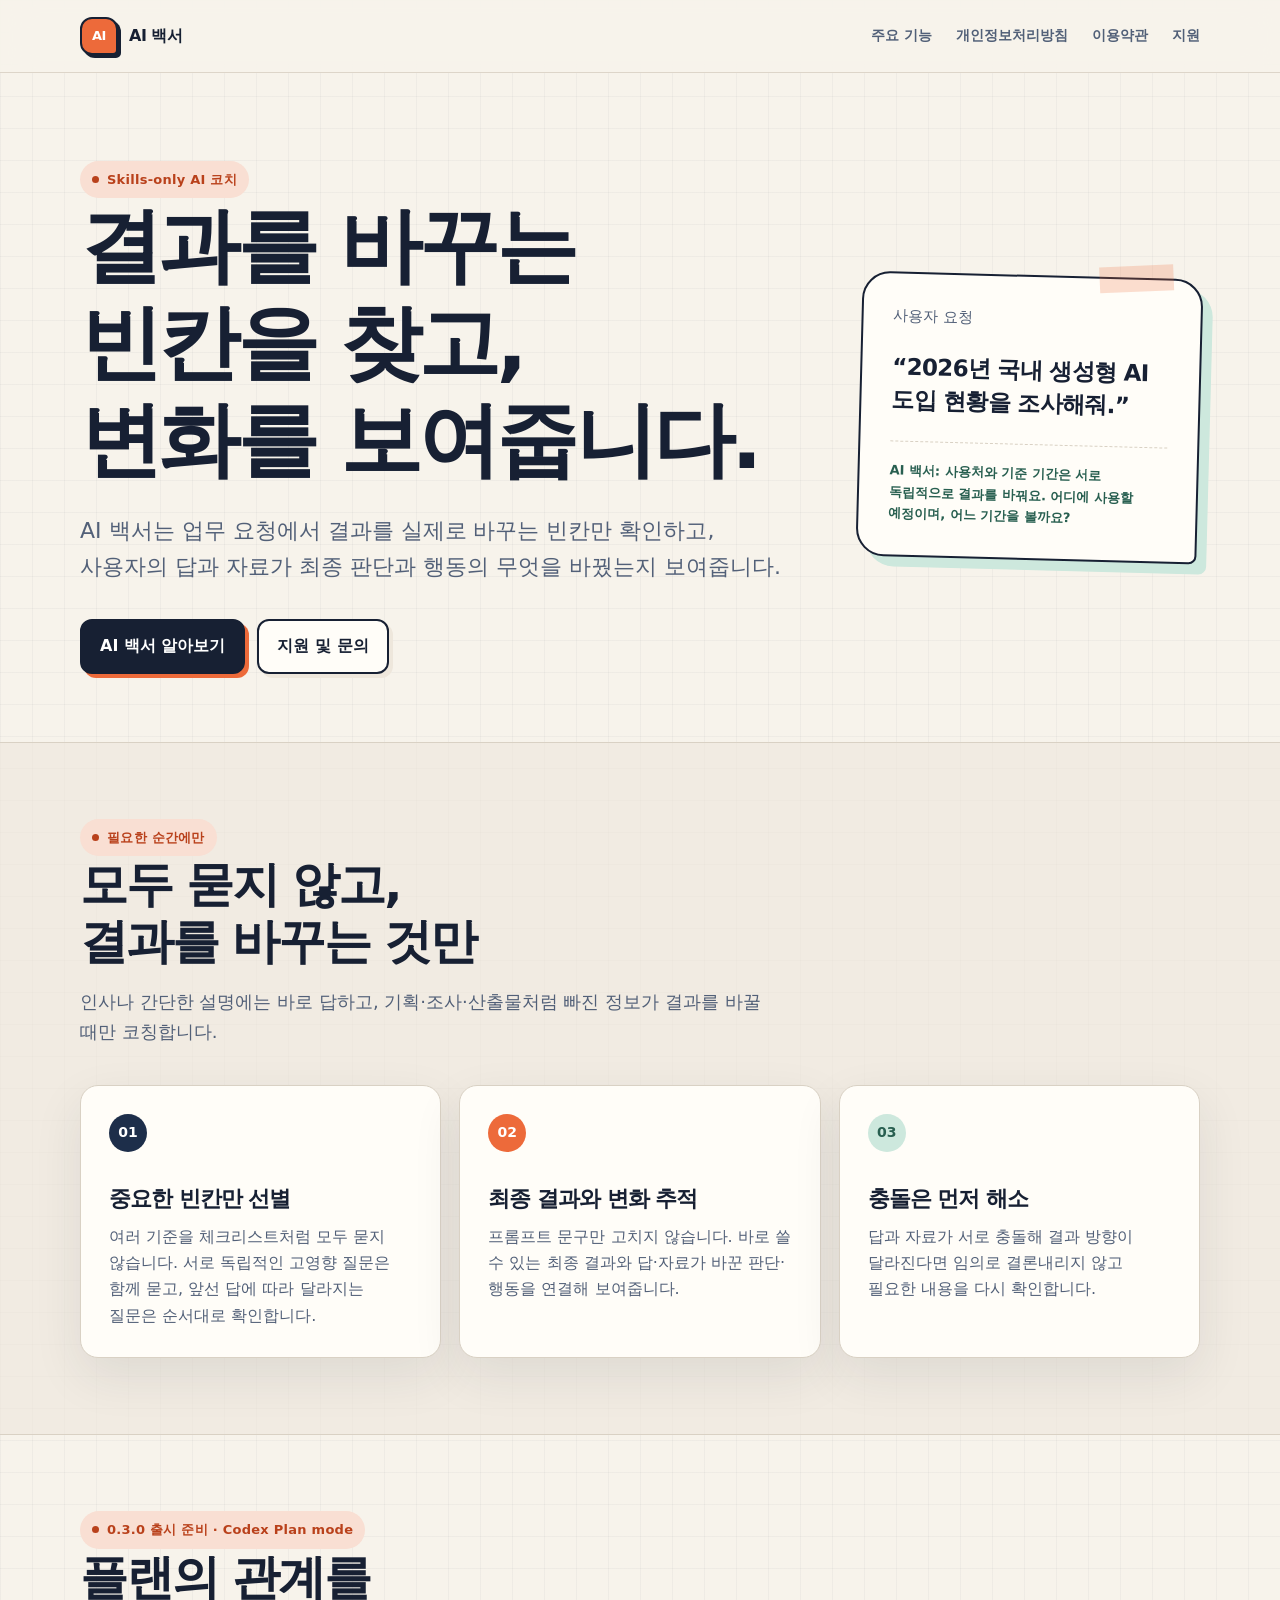
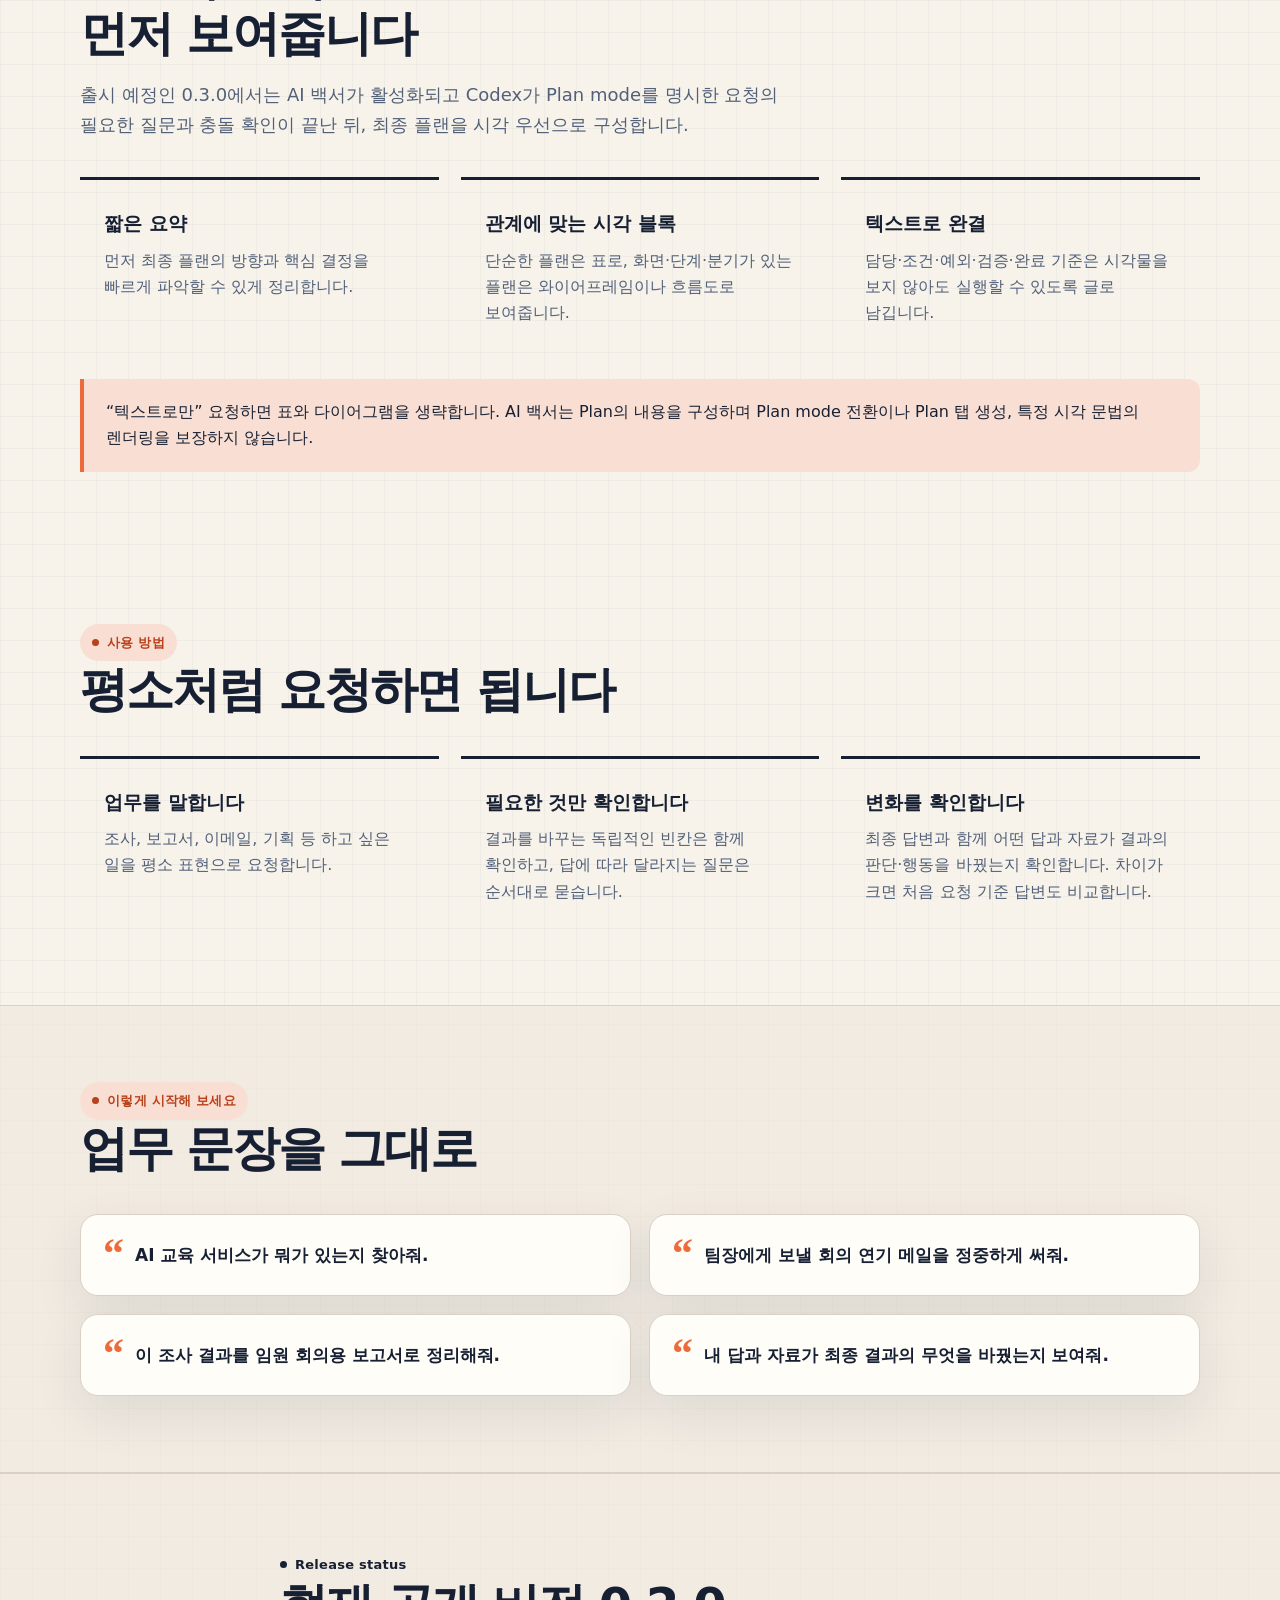
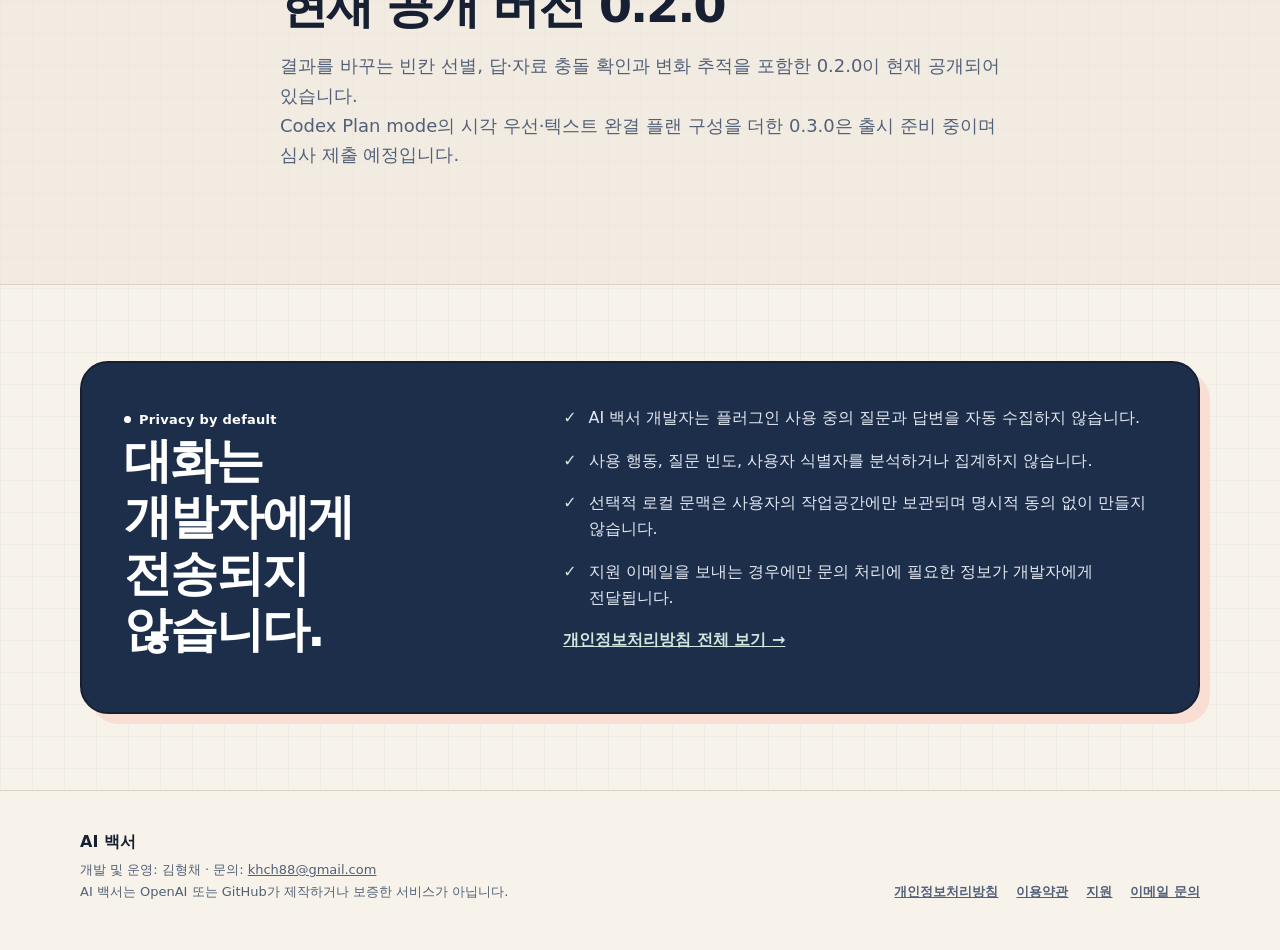
==== commit ac200f39: "docs: announce AI baekseo 0.3 preview" ====
--- a/index.html
+++ b/index.html
@@ -3,12 +3,12 @@
 <head>
   <meta charset="utf-8">
   <meta name="viewport" content="width=device-width, initial-scale=1">
-  <meta name="description" content="AI 백서는 업무 요청에서 결과를 바꾸는 빈칸을 확인하고, 답과 자료가 최종 판단과 행동을 어떻게 바꿨는지 보여주는 AI 코치입니다.">
+  <meta name="description" content="AI 백서는 결과를 바꾸는 빈칸과 변화 추적을 보여주는 AI 코치입니다. Codex Plan mode의 시각 우선 플랜 구성을 0.3.0으로 준비하고 있습니다.">
   <meta name="theme-color" content="#f7f3eb">
   <meta property="og:type" content="website">
   <meta property="og:locale" content="ko_KR">
   <meta property="og:title" content="AI 백서 — 결과를 바꾸는 빈칸과 변화 추적">
-  <meta property="og:description" content="결과를 바꾸는 빈칸만 확인하고 답과 자료가 최종 판단과 행동에 준 영향을 보여줍니다.">
+  <meta property="og:description" content="현재 공개 버전은 0.2.0이며, Codex Plan mode의 시각 우선·텍스트 완결 플랜 구성을 0.3.0으로 준비하고 있습니다.">
   <meta property="og:image" content="https://kimkimkkkkkim.github.io/ai-baekseo-site/assets/ai-baekseo-logo.png">
   <link rel="canonical" href="https://kimkimkkkkkim.github.io/ai-baekseo-site/">
   <link rel="icon" type="image/png" href="./assets/ai-baekseo-icon.png">
@@ -79,6 +79,24 @@
       </div>
     </section>
 
+    <section class="section" aria-labelledby="plan-mode-title">
+      <div class="shell">
+        <div class="section-heading">
+          <span class="eyebrow">0.3.0 출시 준비 · Codex Plan mode</span>
+          <h2 id="plan-mode-title">플랜의 관계를<br>먼저 보여줍니다</h2>
+          <p>출시 예정인 0.3.0에서는 AI 백서가 활성화되고 Codex가 Plan mode를 명시한 요청의 필요한 질문과 충돌 확인이 끝난 뒤, 최종 플랜을 시각 우선으로 구성합니다.</p>
+        </div>
+        <ol class="step-list">
+          <li><strong>짧은 요약</strong><span>먼저 최종 플랜의 방향과 핵심 결정을 빠르게 파악할 수 있게 정리합니다.</span></li>
+          <li><strong>관계에 맞는 시각 블록</strong><span>단순한 플랜은 표로, 화면·단계·분기가 있는 플랜은 와이어프레임이나 흐름도로 보여줍니다.</span></li>
+          <li><strong>텍스트로 완결</strong><span>담당·조건·예외·검증·완료 기준은 시각물을 보지 않아도 실행할 수 있도록 글로 남깁니다.</span></li>
+        </ol>
+        <div class="notice plan-mode-notice">
+          <p>“텍스트로만” 요청하면 표와 다이어그램을 생략합니다. AI 백서는 Plan의 내용을 구성하며 Plan mode 전환이나 Plan 탭 생성, 특정 시각 문법의 렌더링을 보장하지 않습니다.</p>
+        </div>
+      </div>
+    </section>
+
     <section class="section">
       <div class="shell">
         <div class="section-heading">
@@ -112,7 +130,8 @@
       <div class="shell section-heading">
         <span class="status-chip">Release status</span>
         <h2 id="release-status-title">현재 공개 버전 0.2.0</h2>
-        <p>결과를 바꾸는 빈칸 선별, 답·자료 충돌 확인과 변화 추적을 포함한 0.2.0이 공개되었습니다.</p>
+        <p>결과를 바꾸는 빈칸 선별, 답·자료 충돌 확인과 변화 추적을 포함한 0.2.0이 현재 공개되어 있습니다.</p>
+        <p>Codex Plan mode의 시각 우선·텍스트 완결 플랜 구성을 더한 0.3.0은 출시 준비 중이며 심사 제출 예정입니다.</p>
       </div>
     </section>
 
--- a/assets/site.css
+++ b/assets/site.css
@@ -377,6 +377,10 @@
   color: var(--ink-soft);
 }
 
+.plan-mode-notice {
+  margin-top: 28px;
+}
+
 .prompt-grid {
   display: grid;
   grid-template-columns: repeat(2, minmax(0, 1fr));
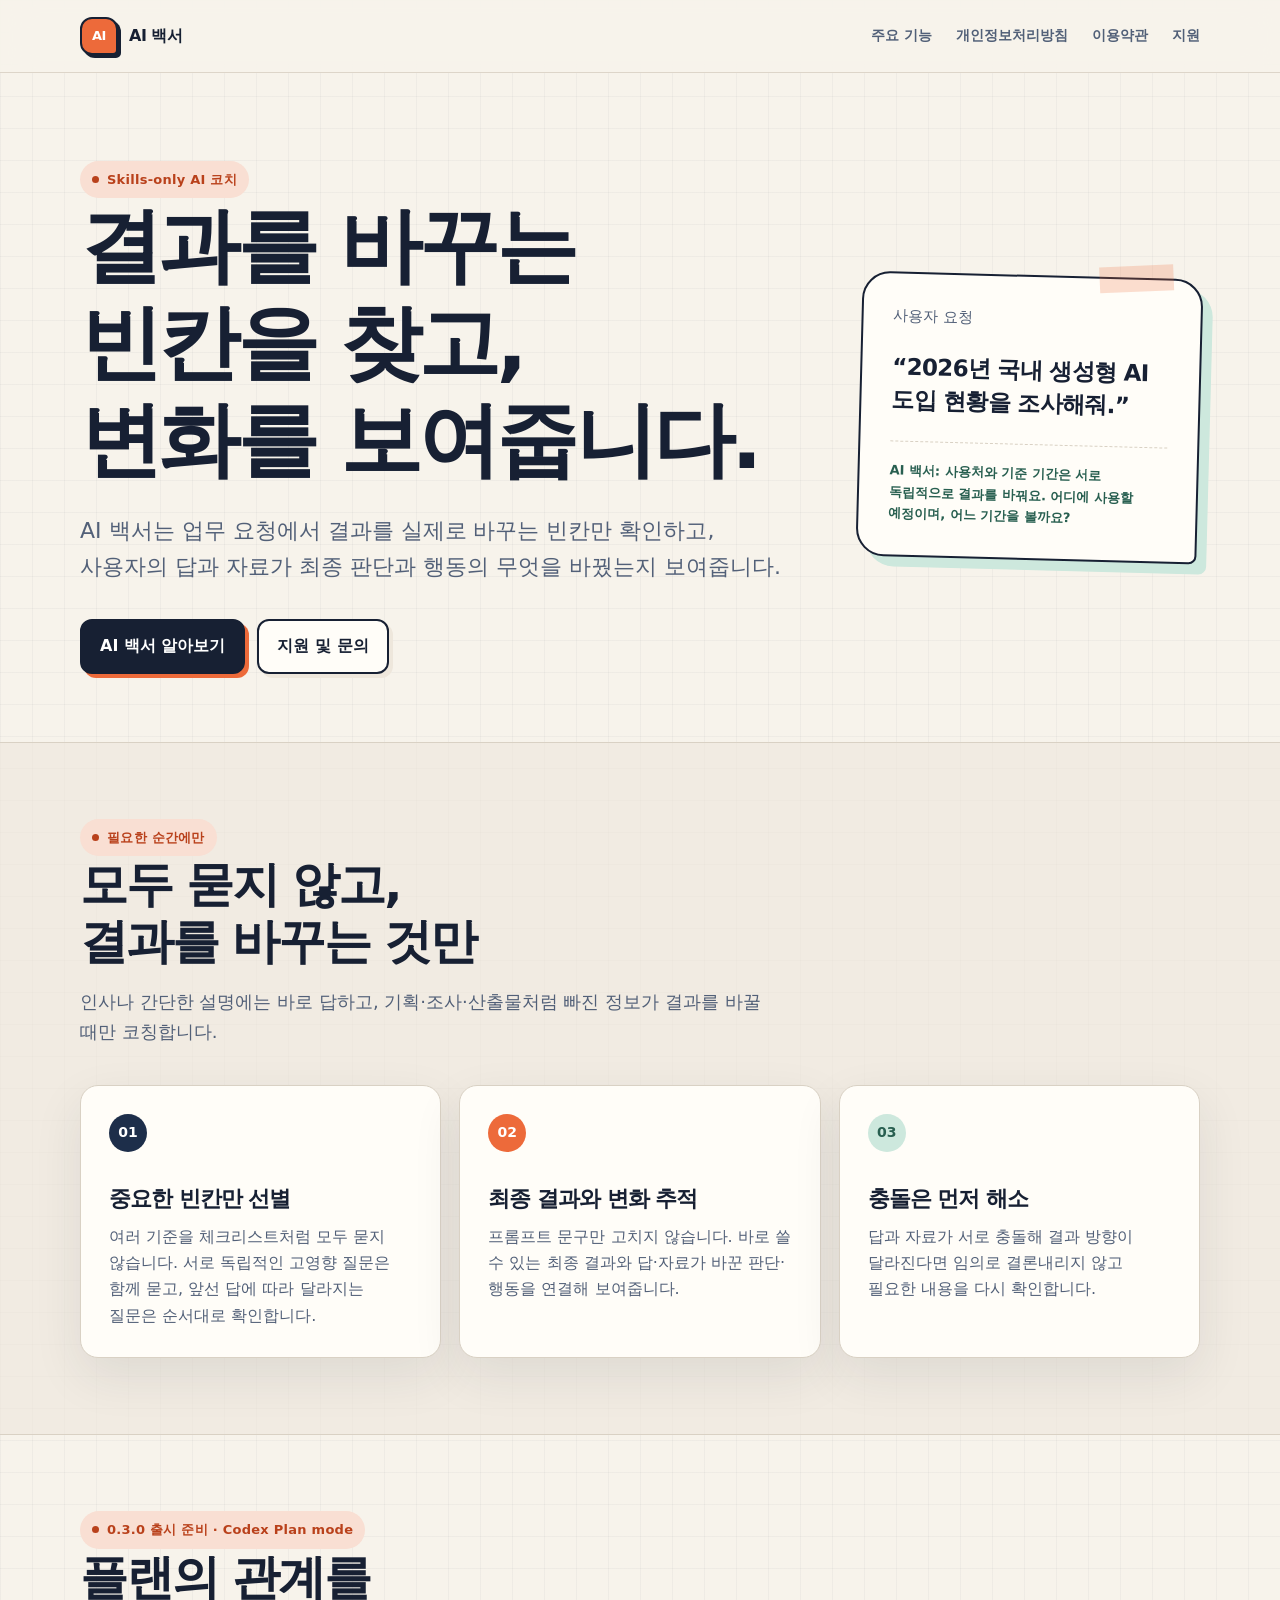
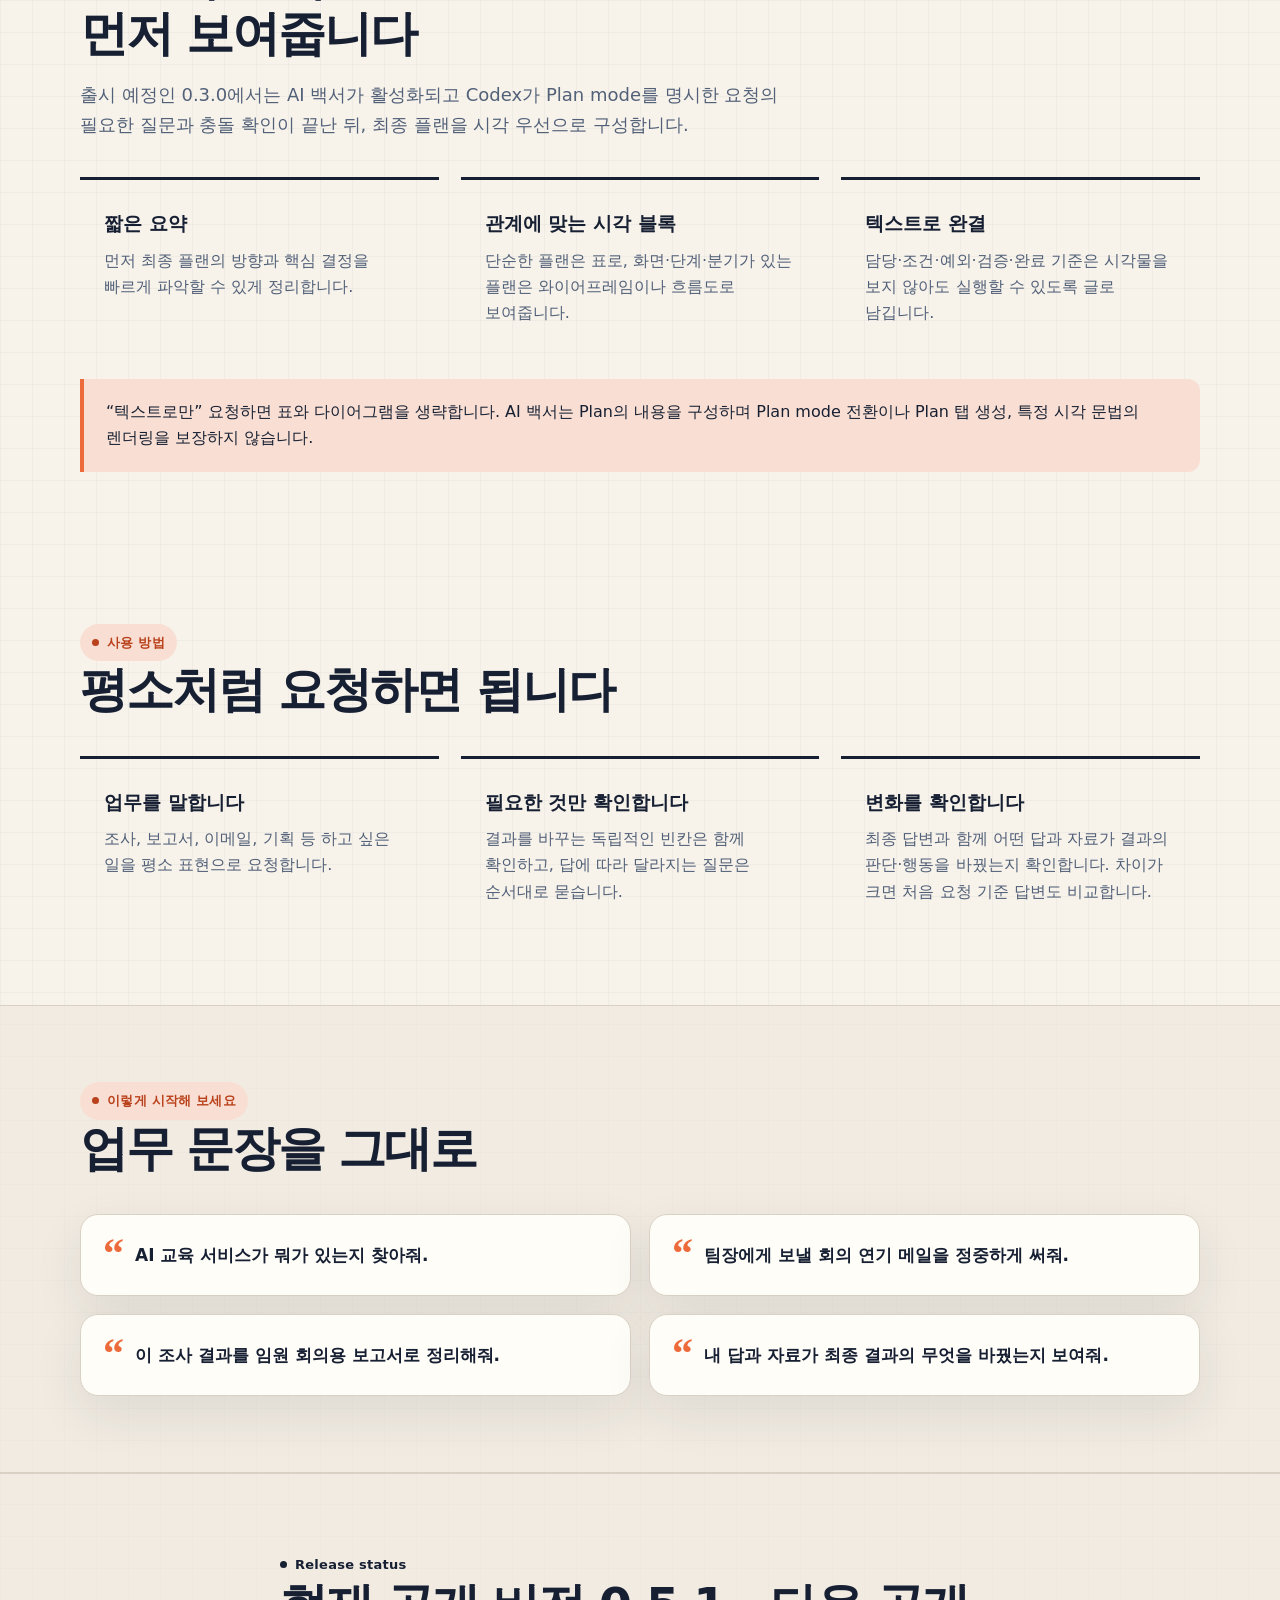
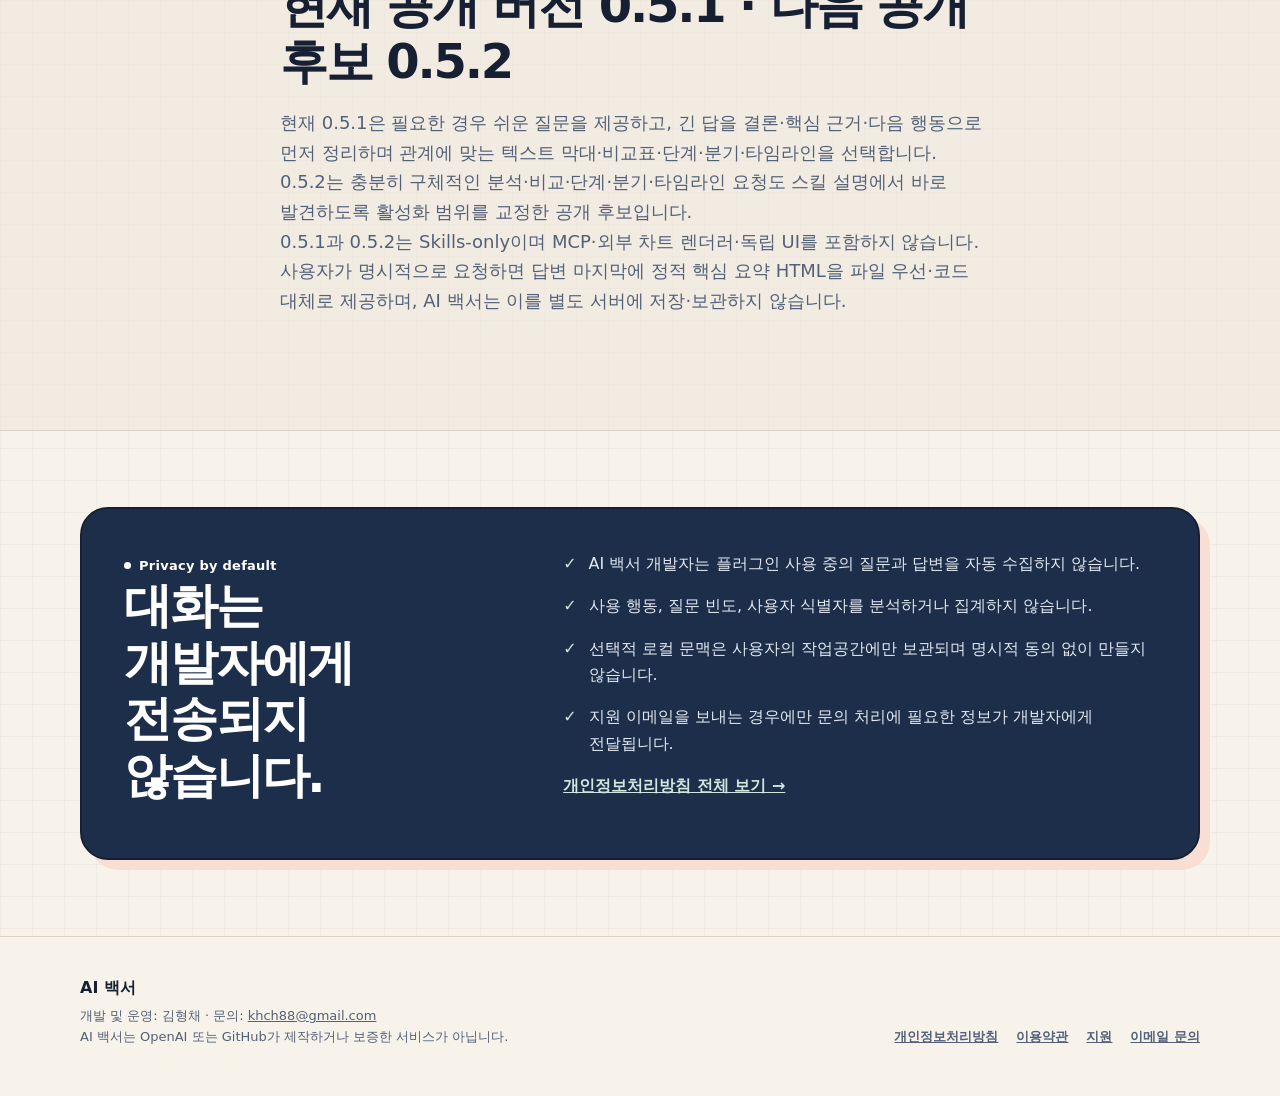
==== commit 3c2336c7: "docs: align public site with 0.5.2 candidate" ====
--- a/index.html
+++ b/index.html
@@ -8,7 +8,7 @@
   <meta property="og:type" content="website">
   <meta property="og:locale" content="ko_KR">
   <meta property="og:title" content="AI 백서 — 결과를 바꾸는 빈칸과 변화 추적">
-  <meta property="og:description" content="현재 공개 버전은 0.2.0이며, Codex Plan mode의 시각 우선·텍스트 완결 플랜 구성을 0.3.0으로 준비하고 있습니다.">
+  <meta property="og:description" content="현재 공개 버전은 0.5.1이며, 암시적 스킬 활성화를 교정한 Skills-only 0.5.2 후보를 검증하고 있습니다.">
   <meta property="og:image" content="https://kimkimkkkkkim.github.io/ai-baekseo-site/assets/ai-baekseo-logo.png">
   <link rel="canonical" href="https://kimkimkkkkkim.github.io/ai-baekseo-site/">
   <link rel="icon" type="image/png" href="./assets/ai-baekseo-icon.png">
@@ -129,9 +129,9 @@
     <section class="section section-muted" aria-labelledby="release-status-title">
       <div class="shell section-heading">
         <span class="status-chip">Release status</span>
-        <h2 id="release-status-title">현재 공개 버전 0.2.0</h2>
-        <p>결과를 바꾸는 빈칸 선별, 답·자료 충돌 확인과 변화 추적을 포함한 0.2.0이 현재 공개되어 있습니다.</p>
-        <p>Codex Plan mode의 시각 우선·텍스트 완결 플랜 구성을 더한 0.3.0은 출시 준비 중이며 심사 제출 예정입니다.</p>
+        <h2 id="release-status-title">현재 공개 버전 0.5.1 · 다음 공개 후보 0.5.2</h2>
+        <p>현재 0.5.1은 필요한 경우 쉬운 질문을 제공하고, 긴 답을 결론·핵심 근거·다음 행동으로 먼저 정리하며 관계에 맞는 텍스트 막대·비교표·단계·분기·타임라인을 선택합니다. 0.5.2는 충분히 구체적인 분석·비교·단계·분기·타임라인 요청도 스킬 설명에서 바로 발견하도록 활성화 범위를 교정한 공개 후보입니다.</p>
+        <p>0.5.1과 0.5.2는 Skills-only이며 MCP·외부 차트 렌더러·독립 UI를 포함하지 않습니다. 사용자가 명시적으로 요청하면 답변 마지막에 정적 핵심 요약 HTML을 파일 우선·코드 대체로 제공하며, AI 백서는 이를 별도 서버에 저장·보관하지 않습니다.</p>
       </div>
     </section>
 
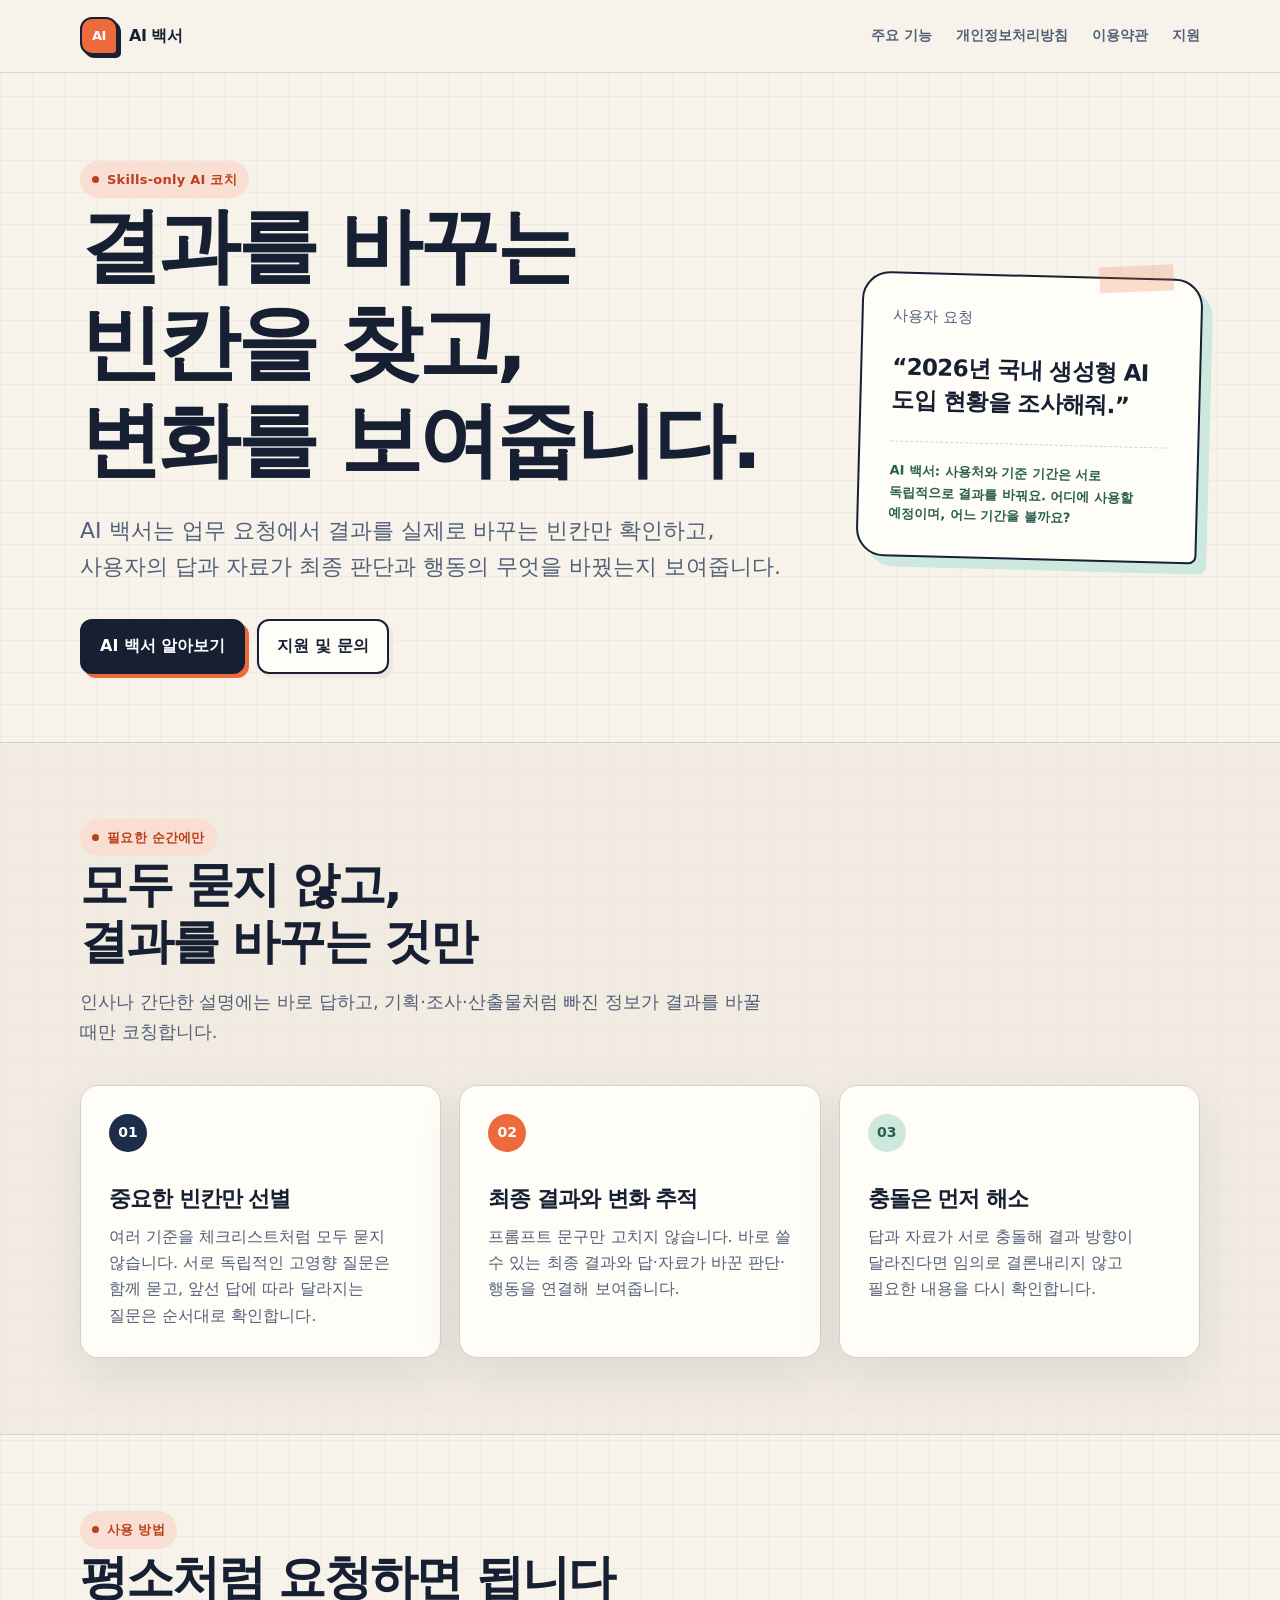
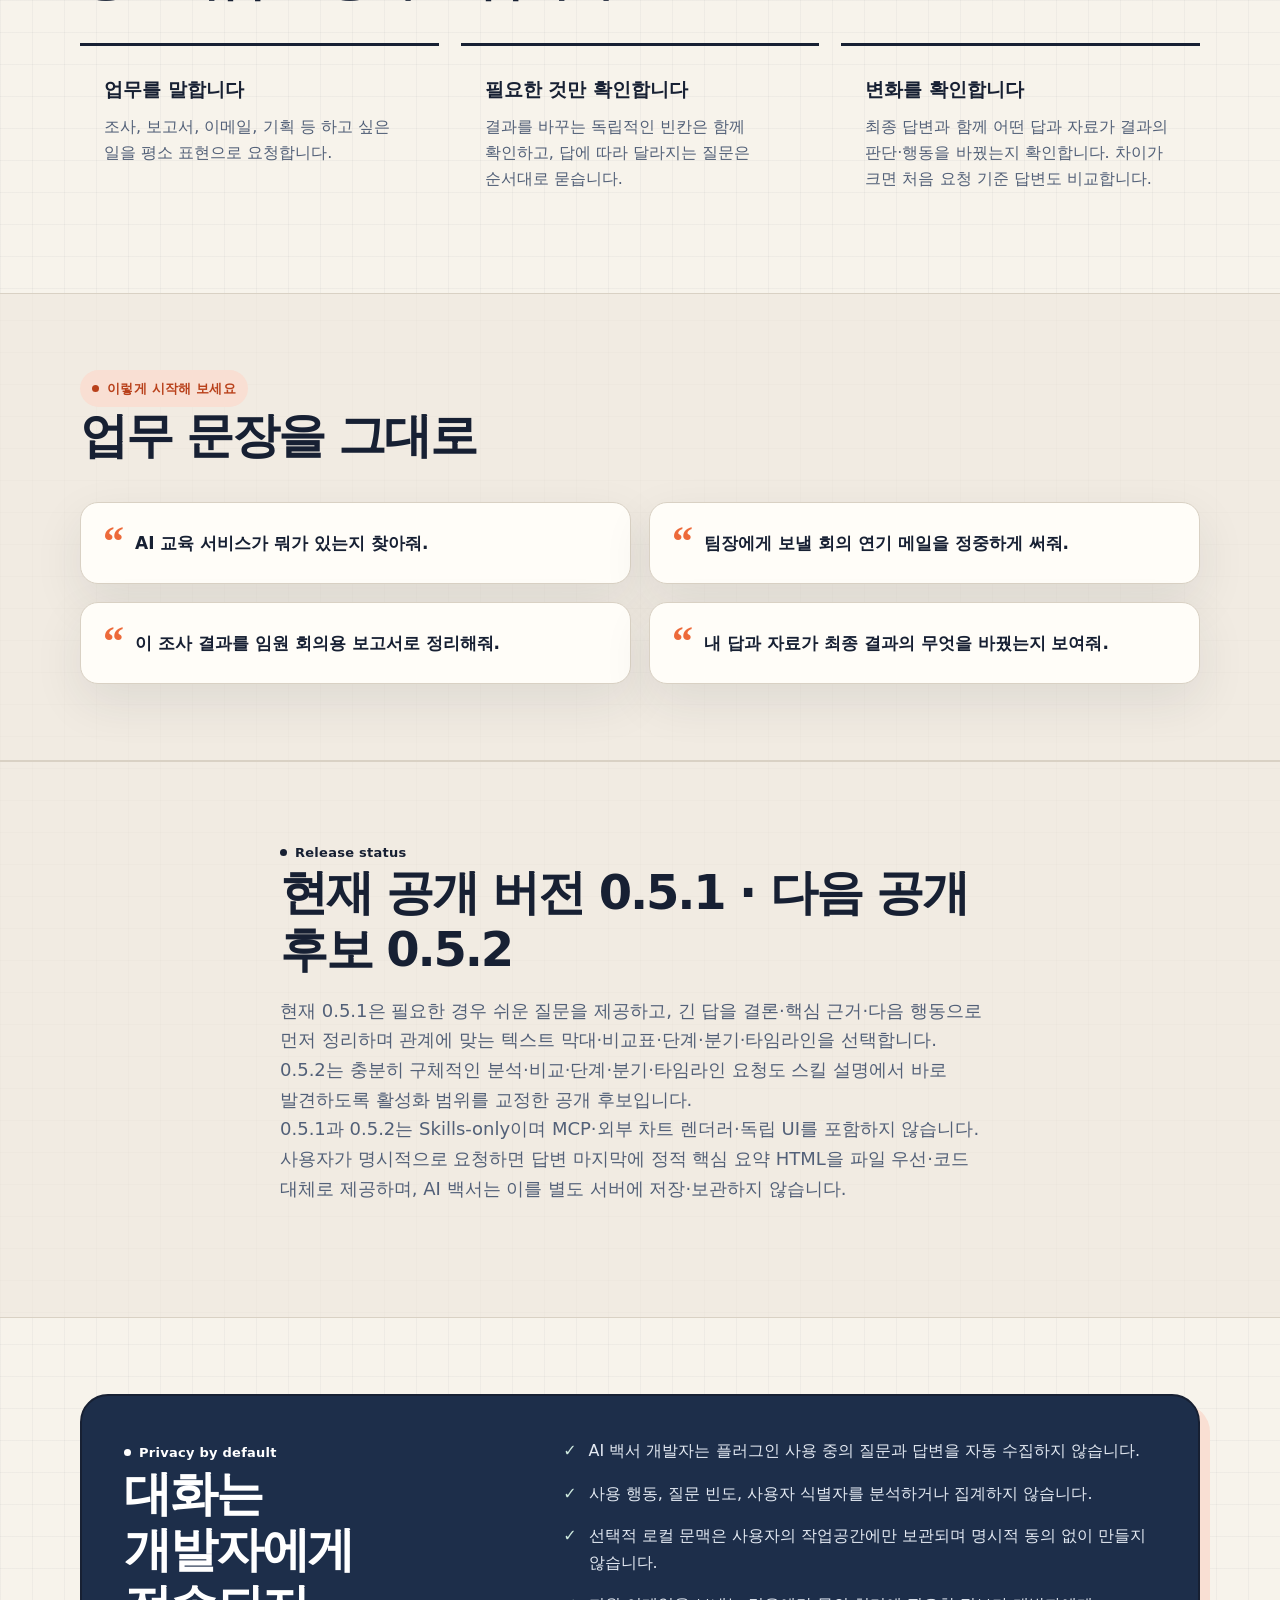
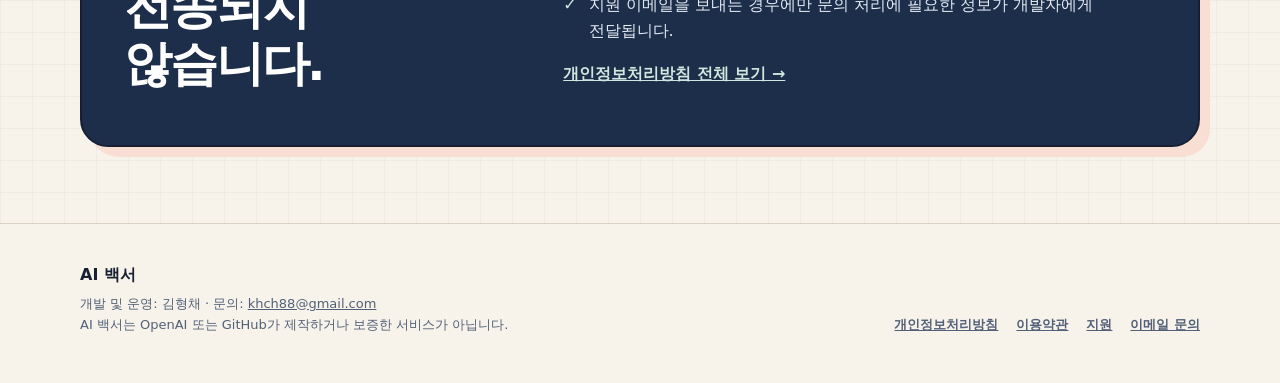
==== commit fb7dbf76: "docs: remove stale 0.3.0 release section" ====
--- a/index.html
+++ b/index.html
@@ -79,24 +79,6 @@
       </div>
     </section>
 
-    <section class="section" aria-labelledby="plan-mode-title">
-      <div class="shell">
-        <div class="section-heading">
-          <span class="eyebrow">0.3.0 출시 준비 · Codex Plan mode</span>
-          <h2 id="plan-mode-title">플랜의 관계를<br>먼저 보여줍니다</h2>
-          <p>출시 예정인 0.3.0에서는 AI 백서가 활성화되고 Codex가 Plan mode를 명시한 요청의 필요한 질문과 충돌 확인이 끝난 뒤, 최종 플랜을 시각 우선으로 구성합니다.</p>
-        </div>
-        <ol class="step-list">
-          <li><strong>짧은 요약</strong><span>먼저 최종 플랜의 방향과 핵심 결정을 빠르게 파악할 수 있게 정리합니다.</span></li>
-          <li><strong>관계에 맞는 시각 블록</strong><span>단순한 플랜은 표로, 화면·단계·분기가 있는 플랜은 와이어프레임이나 흐름도로 보여줍니다.</span></li>
-          <li><strong>텍스트로 완결</strong><span>담당·조건·예외·검증·완료 기준은 시각물을 보지 않아도 실행할 수 있도록 글로 남깁니다.</span></li>
-        </ol>
-        <div class="notice plan-mode-notice">
-          <p>“텍스트로만” 요청하면 표와 다이어그램을 생략합니다. AI 백서는 Plan의 내용을 구성하며 Plan mode 전환이나 Plan 탭 생성, 특정 시각 문법의 렌더링을 보장하지 않습니다.</p>
-        </div>
-      </div>
-    </section>
-
     <section class="section">
       <div class="shell">
         <div class="section-heading">
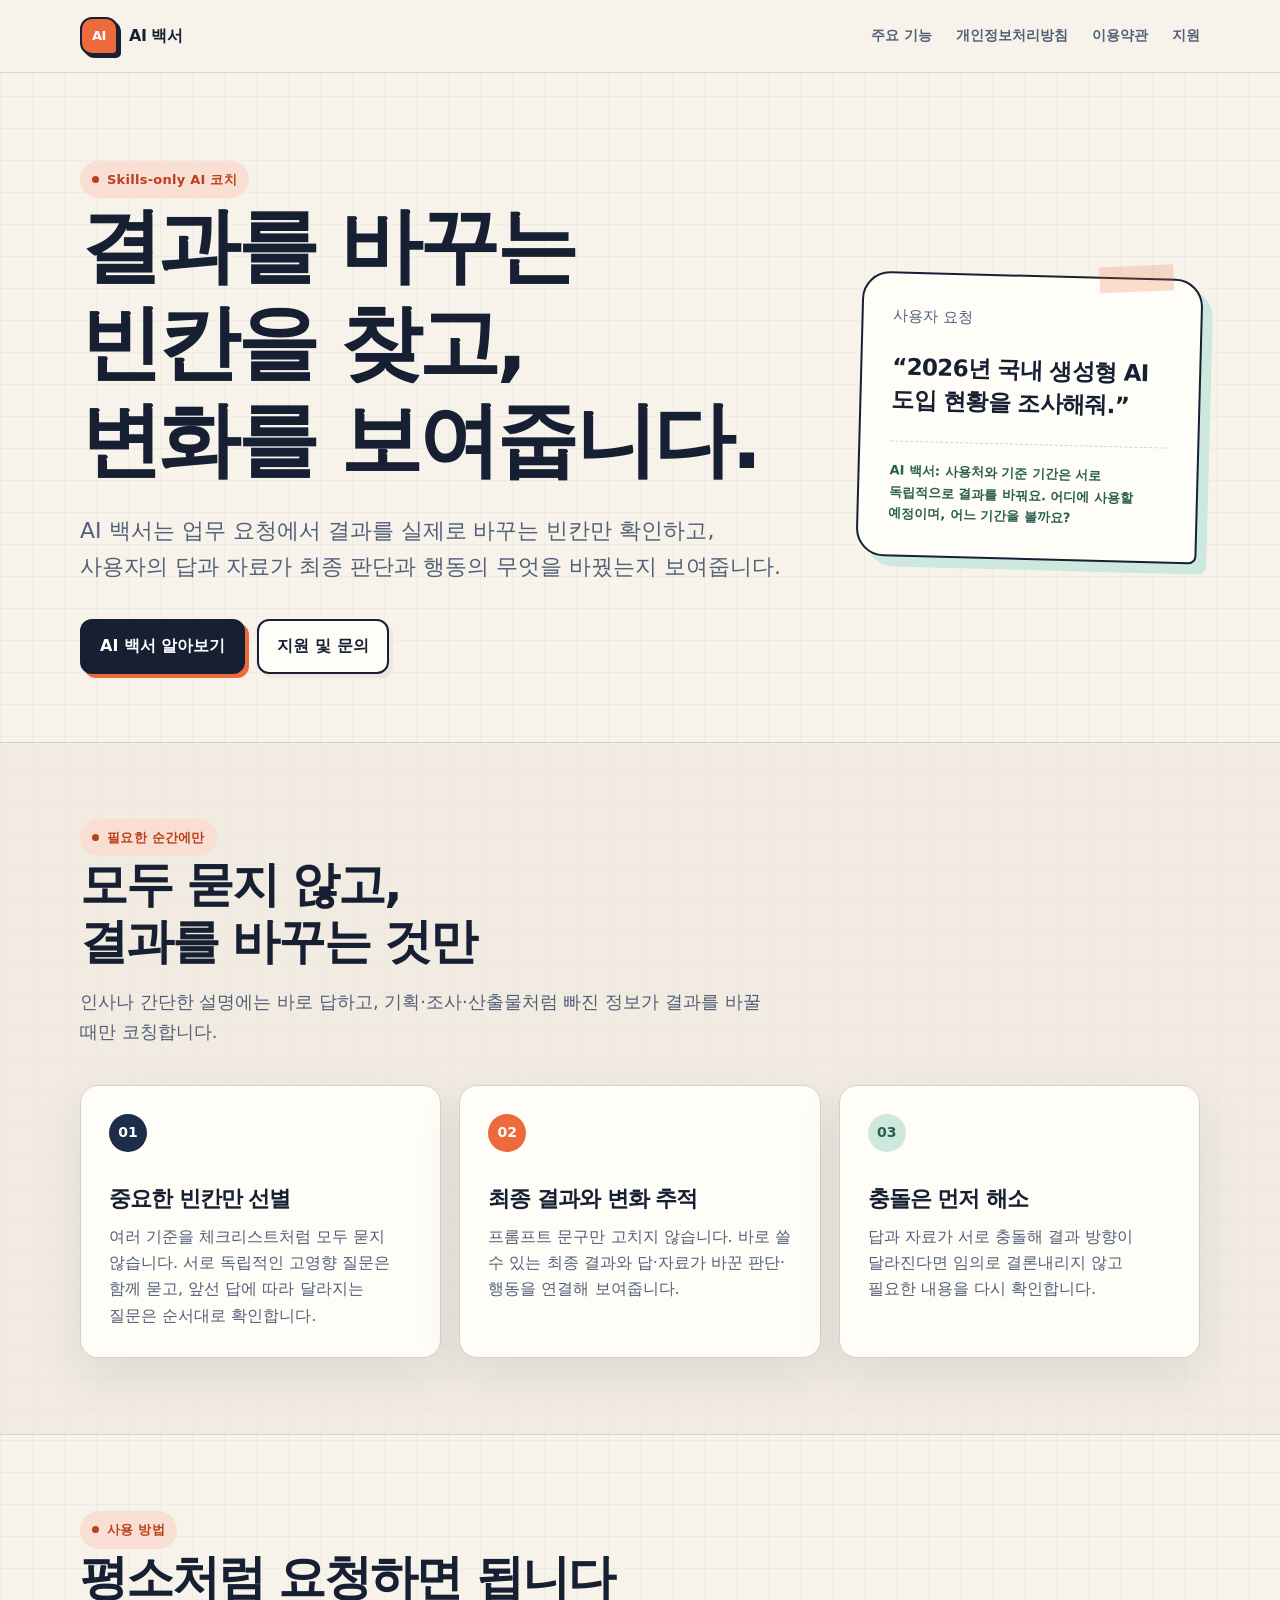
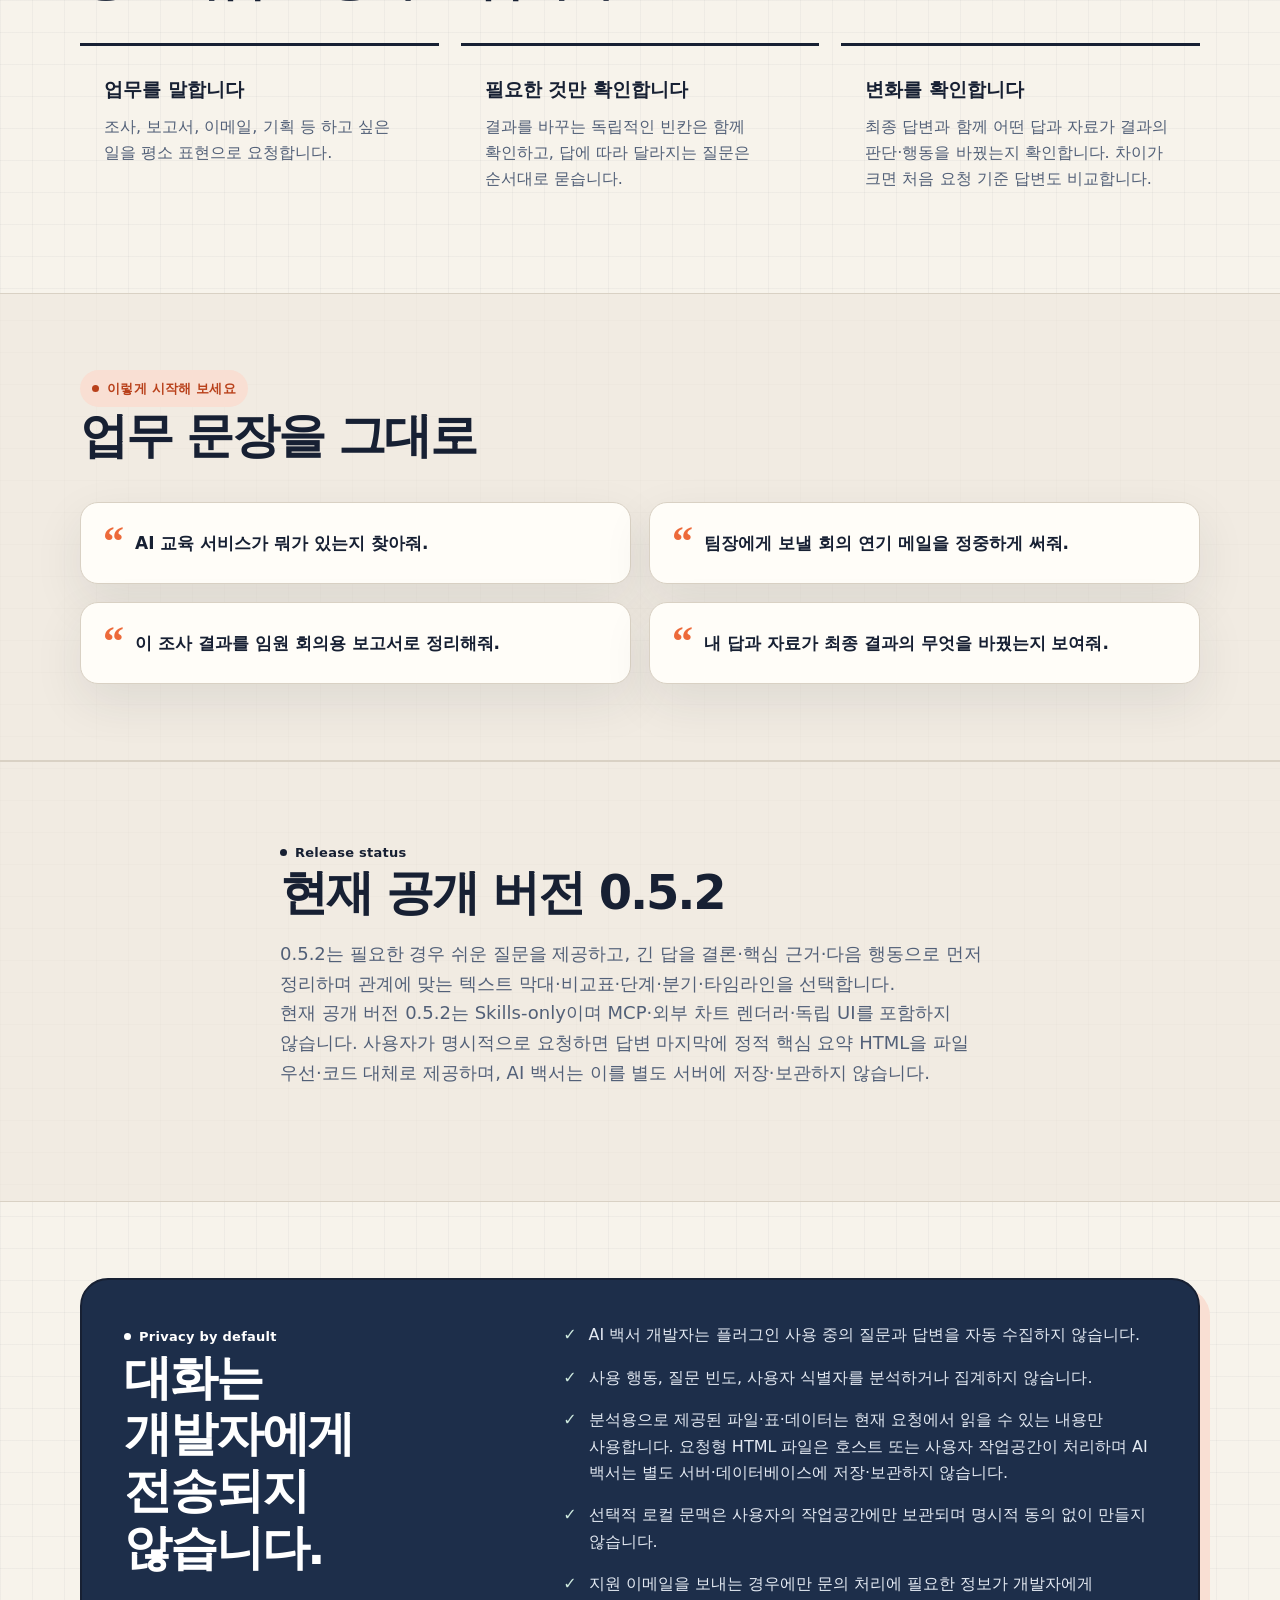
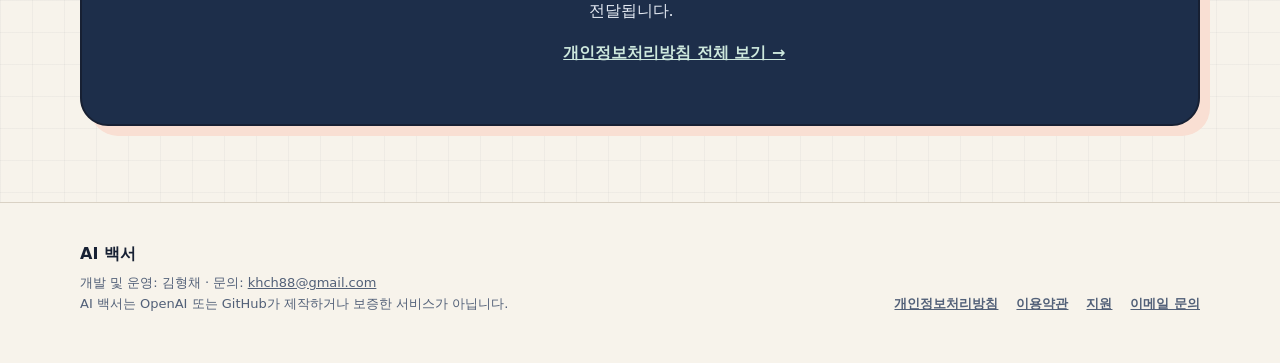
==== commit 42ef837c: "docs: mark AI baekseo 0.5.2 as published" ====
--- a/index.html
+++ b/index.html
@@ -3,12 +3,12 @@
 <head>
   <meta charset="utf-8">
   <meta name="viewport" content="width=device-width, initial-scale=1">
-  <meta name="description" content="AI 백서는 결과를 바꾸는 빈칸과 변화 추적을 보여주는 AI 코치입니다. Codex Plan mode의 시각 우선 플랜 구성을 0.3.0으로 준비하고 있습니다.">
+  <meta name="description" content="현재 공개 버전 0.5.2인 AI 백서는 업무 요청에서 결과를 바꾸는 빈칸을 확인하고, 관계에 맞는 표현으로 판단과 행동을 정리하는 Skills-only AI 코치입니다.">
   <meta name="theme-color" content="#f7f3eb">
   <meta property="og:type" content="website">
   <meta property="og:locale" content="ko_KR">
   <meta property="og:title" content="AI 백서 — 결과를 바꾸는 빈칸과 변화 추적">
-  <meta property="og:description" content="현재 공개 버전은 0.5.1이며, 암시적 스킬 활성화를 교정한 Skills-only 0.5.2 후보를 검증하고 있습니다.">
+  <meta property="og:description" content="현재 공개 버전 0.5.2는 필요한 핵심을 먼저 보여주고 관계에 맞는 표현과 요청형 정적 HTML을 제공합니다.">
   <meta property="og:image" content="https://kimkimkkkkkim.github.io/ai-baekseo-site/assets/ai-baekseo-logo.png">
   <link rel="canonical" href="https://kimkimkkkkkim.github.io/ai-baekseo-site/">
   <link rel="icon" type="image/png" href="./assets/ai-baekseo-icon.png">
@@ -111,9 +111,9 @@
     <section class="section section-muted" aria-labelledby="release-status-title">
       <div class="shell section-heading">
         <span class="status-chip">Release status</span>
-        <h2 id="release-status-title">현재 공개 버전 0.5.1 · 다음 공개 후보 0.5.2</h2>
-        <p>현재 0.5.1은 필요한 경우 쉬운 질문을 제공하고, 긴 답을 결론·핵심 근거·다음 행동으로 먼저 정리하며 관계에 맞는 텍스트 막대·비교표·단계·분기·타임라인을 선택합니다. 0.5.2는 충분히 구체적인 분석·비교·단계·분기·타임라인 요청도 스킬 설명에서 바로 발견하도록 활성화 범위를 교정한 공개 후보입니다.</p>
-        <p>0.5.1과 0.5.2는 Skills-only이며 MCP·외부 차트 렌더러·독립 UI를 포함하지 않습니다. 사용자가 명시적으로 요청하면 답변 마지막에 정적 핵심 요약 HTML을 파일 우선·코드 대체로 제공하며, AI 백서는 이를 별도 서버에 저장·보관하지 않습니다.</p>
+        <h2 id="release-status-title">현재 공개 버전 0.5.2</h2>
+        <p>0.5.2는 필요한 경우 쉬운 질문을 제공하고, 긴 답을 결론·핵심 근거·다음 행동으로 먼저 정리하며 관계에 맞는 텍스트 막대·비교표·단계·분기·타임라인을 선택합니다.</p>
+        <p>현재 공개 버전 0.5.2는 Skills-only이며 MCP·외부 차트 렌더러·독립 UI를 포함하지 않습니다. 사용자가 명시적으로 요청하면 답변 마지막에 정적 핵심 요약 HTML을 파일 우선·코드 대체로 제공하며, AI 백서는 이를 별도 서버에 저장·보관하지 않습니다.</p>
       </div>
     </section>
 
@@ -127,6 +127,7 @@
           <ul class="privacy-list">
             <li>AI 백서 개발자는 플러그인 사용 중의 질문과 답변을 자동 수집하지 않습니다.</li>
             <li>사용 행동, 질문 빈도, 사용자 식별자를 분석하거나 집계하지 않습니다.</li>
+            <li>분석용으로 제공된 파일·표·데이터는 현재 요청에서 읽을 수 있는 내용만 사용합니다. 요청형 HTML 파일은 호스트 또는 사용자 작업공간이 처리하며 AI 백서는 별도 서버·데이터베이스에 저장·보관하지 않습니다.</li>
             <li>선택적 로컬 문맥은 사용자의 작업공간에만 보관되며 명시적 동의 없이 만들지 않습니다.</li>
             <li>지원 이메일을 보내는 경우에만 문의 처리에 필요한 정보가 개발자에게 전달됩니다.</li>
           </ul>
